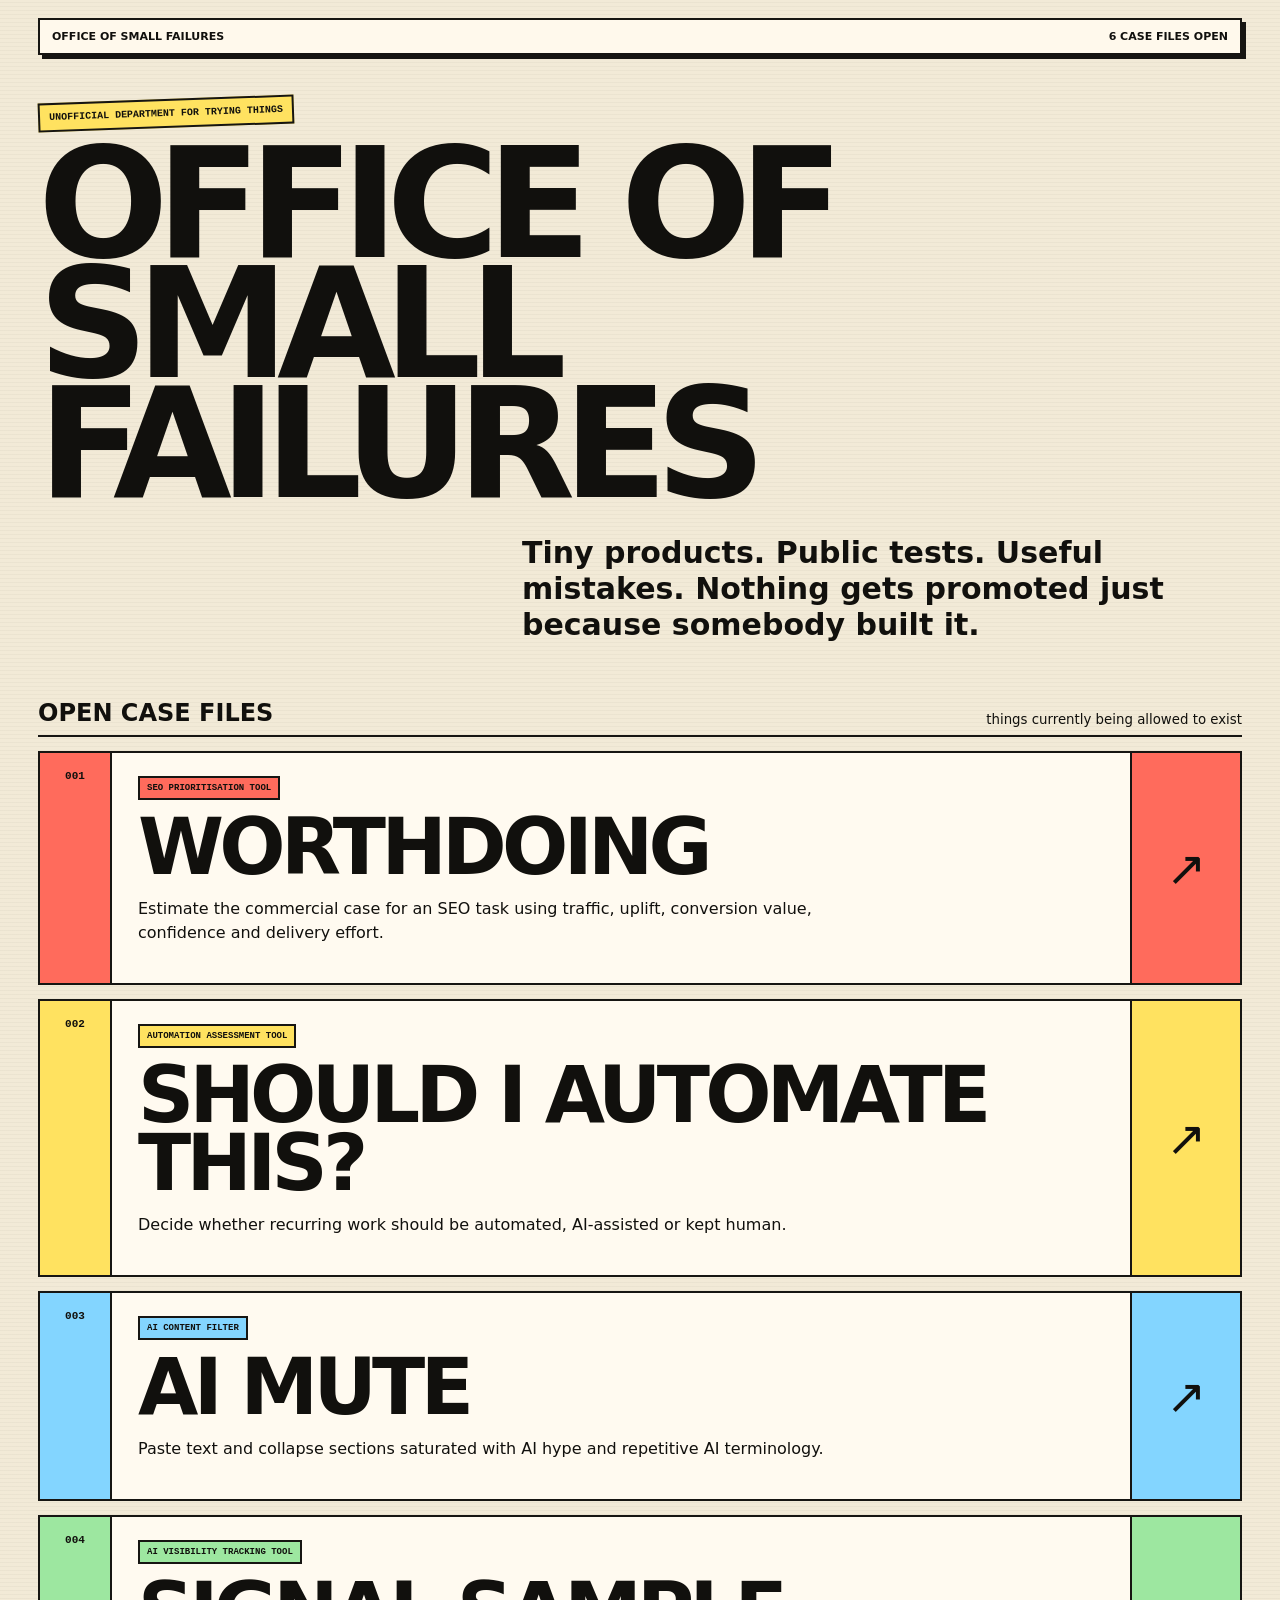
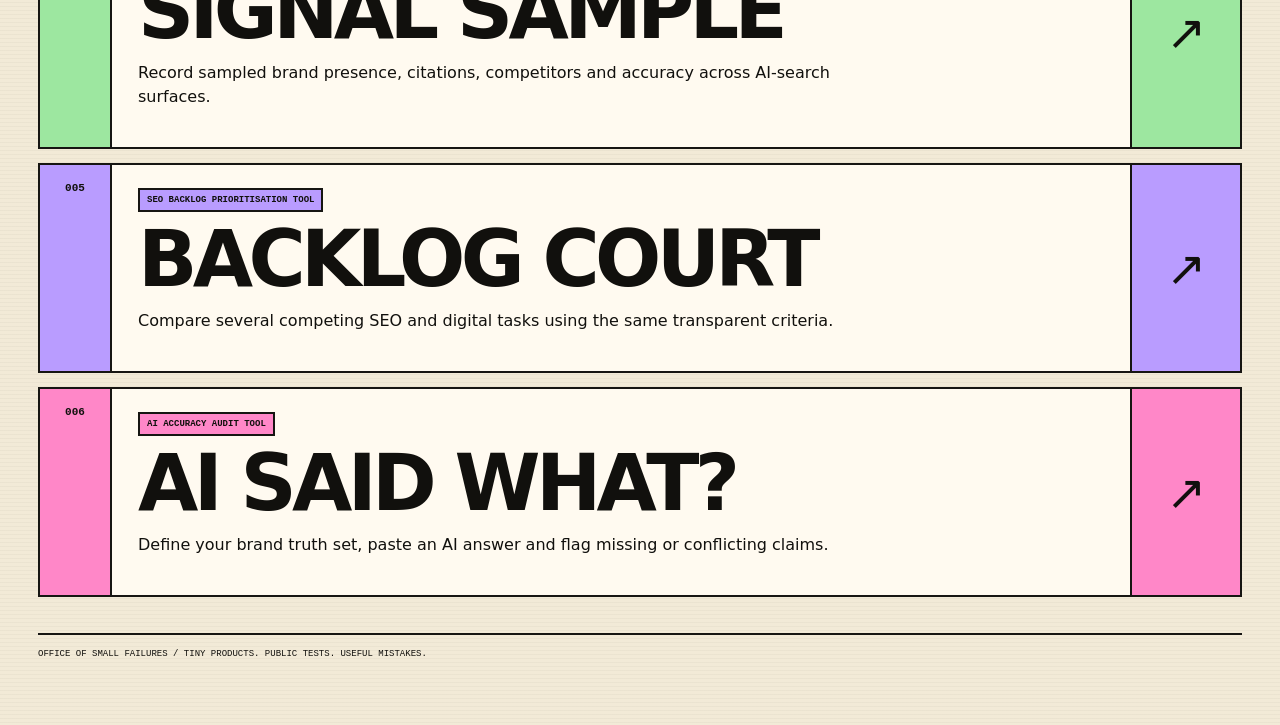
==== index.html @ 268fbec9 "Launch AI Said What and optimise all tools for SEO and AI discovery" ====
<!doctype html><html lang="en"><head><meta charset="utf-8"><meta name="viewport" content="width=device-width,initial-scale=1"><title>Office of Small Failures — Free SEO, AI & Automation Tools</title><meta name="description" content="Free browser-based SEO, AI visibility, AI accuracy and automation tools. Public experiments including WorthDoing, Signal Sample, Backlog Court and AI Said What?"><meta name="robots" content="index,follow,max-image-preview:large,max-snippet:-1"><link rel="canonical" href="https://officeofsmallfailures.com/"><link rel="icon" href="/favicon.svg" type="image/svg+xml"><meta property="og:title" content="Office of Small Failures — Free SEO, AI & Automation Tools"><meta property="og:description" content="Small, free browser-based tools for SEO prioritisation, AI visibility, AI accuracy and automation decisions."><meta property="og:url" content="https://officeofsmallfailures.com/"><script async src="https://www.googletagmanager.com/gtag/js?id=G-NYF5KW1DQC"></script><script>window.dataLayer=window.dataLayer||[];function gtag(){dataLayer.push(arguments)}gtag('js',new Date());gtag('config','G-NYF5KW1DQC');</script><script type="application/ld+json">{"@context":"https://schema.org","@graph":[{"@type":"WebSite","name":"Office of Small Failures","url":"https://officeofsmallfailures.com/","description":"Free browser-based SEO, AI and automation tools tested in public."},{"@type":"ItemList","name":"Office of Small Failures tools","itemListElement":[{"@type":"ListItem","position":1,"name":"WorthDoing","url":"https://officeofsmallfailures.com/worthdoing/"},{"@type":"ListItem","position":2,"name":"Should I Automate This?","url":"https://officeofsmallfailures.com/should-i-automate-this/"},{"@type":"ListItem","position":3,"name":"AI Mute","url":"https://officeofsmallfailures.com/make-the-internet-shut-up-about-ai/"},{"@type":"ListItem","position":4,"name":"Signal Sample","url":"https://officeofsmallfailures.com/signal-sample/"},{"@type":"ListItem","position":5,"name":"Backlog Court","url":"https://officeofsmallfailures.com/backlog-court/"},{"@type":"ListItem","position":6,"name":"AI Said What?","url":"https://officeofsmallfailures.com/ai-said-what/"}]}]}</script><style>:root{--ink:#11100d;--paper:#f2ead7;--red:#ff6b5c;--yellow:#ffe260;--blue:#83d5ff;--green:#9de7a0;--violet:#b99cff;--pink:#ff87c8;--line:#161512}*{box-sizing:border-box}body{margin:0;color:var(--ink);background:repeating-linear-gradient(0deg,rgba(17,16,13,.03) 0,rgba(17,16,13,.03) 1px,transparent 1px,transparent 4px),var(--paper);font-family:Inter,ui-sans-serif,system-ui,sans-serif}a{color:inherit}.page{max-width:1240px;margin:auto;padding:18px 18px 70px}.top{border:2px solid var(--line);display:flex;justify-content:space-between;gap:12px;padding:10px 12px;background:#fff9ec;box-shadow:4px 4px 0 var(--line);font-size:11px;text-transform:uppercase;font-weight:900}.hero{position:relative;padding:44px 0 34px}.stamp{display:inline-block;border:2px solid var(--line);background:var(--yellow);padding:7px 9px;font:900 10px monospace;text-transform:uppercase;transform:rotate(-2deg)}h1{margin:16px 0 0;font-size:clamp(68px,12vw,160px);line-height:.78;letter-spacing:-.08em;text-transform:uppercase}.hero p{max-width:720px;margin:32px 0 0 auto;font-size:clamp(20px,2.5vw,30px);line-height:1.2;font-weight:800}.section-head{display:flex;justify-content:space-between;gap:16px;align-items:flex-end;border-bottom:2px solid var(--line);padding-bottom:8px;margin:22px 0 14px}.section-head h2{margin:0;text-transform:uppercase}.cards{display:grid;gap:14px}.card{display:grid;grid-template-columns:72px 1fr 110px;border:2px solid var(--line);background:#fffaf0;text-decoration:none;min-height:205px;transition:.15s}.card:hover{transform:translate(-3px,-3px);box-shadow:7px 7px 0 var(--line)}.index{border-right:2px solid var(--line);padding-top:17px;text-align:center;font:900 11px monospace}.main{padding:22px 26px}.label{display:inline-block;border:2px solid var(--line);padding:5px 7px;font:900 9px monospace;text-transform:uppercase;margin-bottom:14px}.main h3{margin:0;font-size:clamp(42px,7vw,78px);line-height:.86;letter-spacing:-.06em;text-transform:uppercase}.main p{max-width:760px;line-height:1.5}.open{border-left:2px solid var(--line);display:grid;place-items:center;font-size:48px}.c1 .index,.c1 .label,.c1 .open{background:var(--red)}.c2 .index,.c2 .label,.c2 .open{background:var(--yellow)}.c3 .index,.c3 .label,.c3 .open{background:var(--blue)}.c4 .index,.c4 .label,.c4 .open{background:var(--green)}.c5 .index,.c5 .label,.c5 .open{background:var(--violet)}.c6 .index,.c6 .label,.c6 .open{background:var(--pink)}.footer{margin-top:36px;border-top:2px solid var(--line);padding-top:12px;font:9px/1.6 monospace;text-transform:uppercase}@media(max-width:700px){.page{padding:12px}.card{grid-template-columns:48px 1fr}.open{display:none}.main{padding:18px}.main h3{font-size:44px}.top{font-size:9px}h1{font-size:65px}.hero p{margin-left:0}}</style></head><body><div class="page"><header class="top"><span>Office of Small Failures</span><span>6 case files open</span></header><main><section class="hero"><span class="stamp">Unofficial department for trying things</span><h1>Office of Small Failures</h1><p>Tiny products. Public tests. Useful mistakes. Nothing gets promoted just because somebody built it.</p></section><div class="section-head"><h2>Open case files</h2><small>things currently being allowed to exist</small></div><section class="cards"><a class="card c1" href="/worthdoing/"><div class="index">001</div><div class="main"><div class="label">SEO prioritisation tool</div><h3>WorthDoing</h3><p>Estimate the commercial case for an SEO task using traffic, uplift, conversion value, confidence and delivery effort.</p></div><div class="open">↗</div></a><a class="card c2" href="/should-i-automate-this/"><div class="index">002</div><div class="main"><div class="label">Automation assessment tool</div><h3>Should I Automate This?</h3><p>Decide whether recurring work should be automated, AI-assisted or kept human.</p></div><div class="open">↗</div></a><a class="card c3" href="/make-the-internet-shut-up-about-ai/"><div class="index">003</div><div class="main"><div class="label">AI content filter</div><h3>AI Mute</h3><p>Paste text and collapse sections saturated with AI hype and repetitive AI terminology.</p></div><div class="open">↗</div></a><a class="card c4" href="/signal-sample/"><div class="index">004</div><div class="main"><div class="label">AI visibility tracking tool</div><h3>Signal Sample</h3><p>Record sampled brand presence, citations, competitors and accuracy across AI-search surfaces.</p></div><div class="open">↗</div></a><a class="card c5" href="/backlog-court/"><div class="index">005</div><div class="main"><div class="label">SEO backlog prioritisation tool</div><h3>Backlog Court</h3><p>Compare several competing SEO and digital tasks using the same transparent criteria.</p></div><div class="open">↗</div></a><a class="card c6" href="/ai-said-what/"><div class="index">006</div><div class="main"><div class="label">AI accuracy audit tool</div><h3>AI Said What?</h3><p>Define your brand truth set, paste an AI answer and flag missing or conflicting claims.</p></div><div class="open">↗</div></a></section><footer class="footer">Office of Small Failures / Tiny products. Public tests. Useful mistakes.</footer></main></div></body></html>
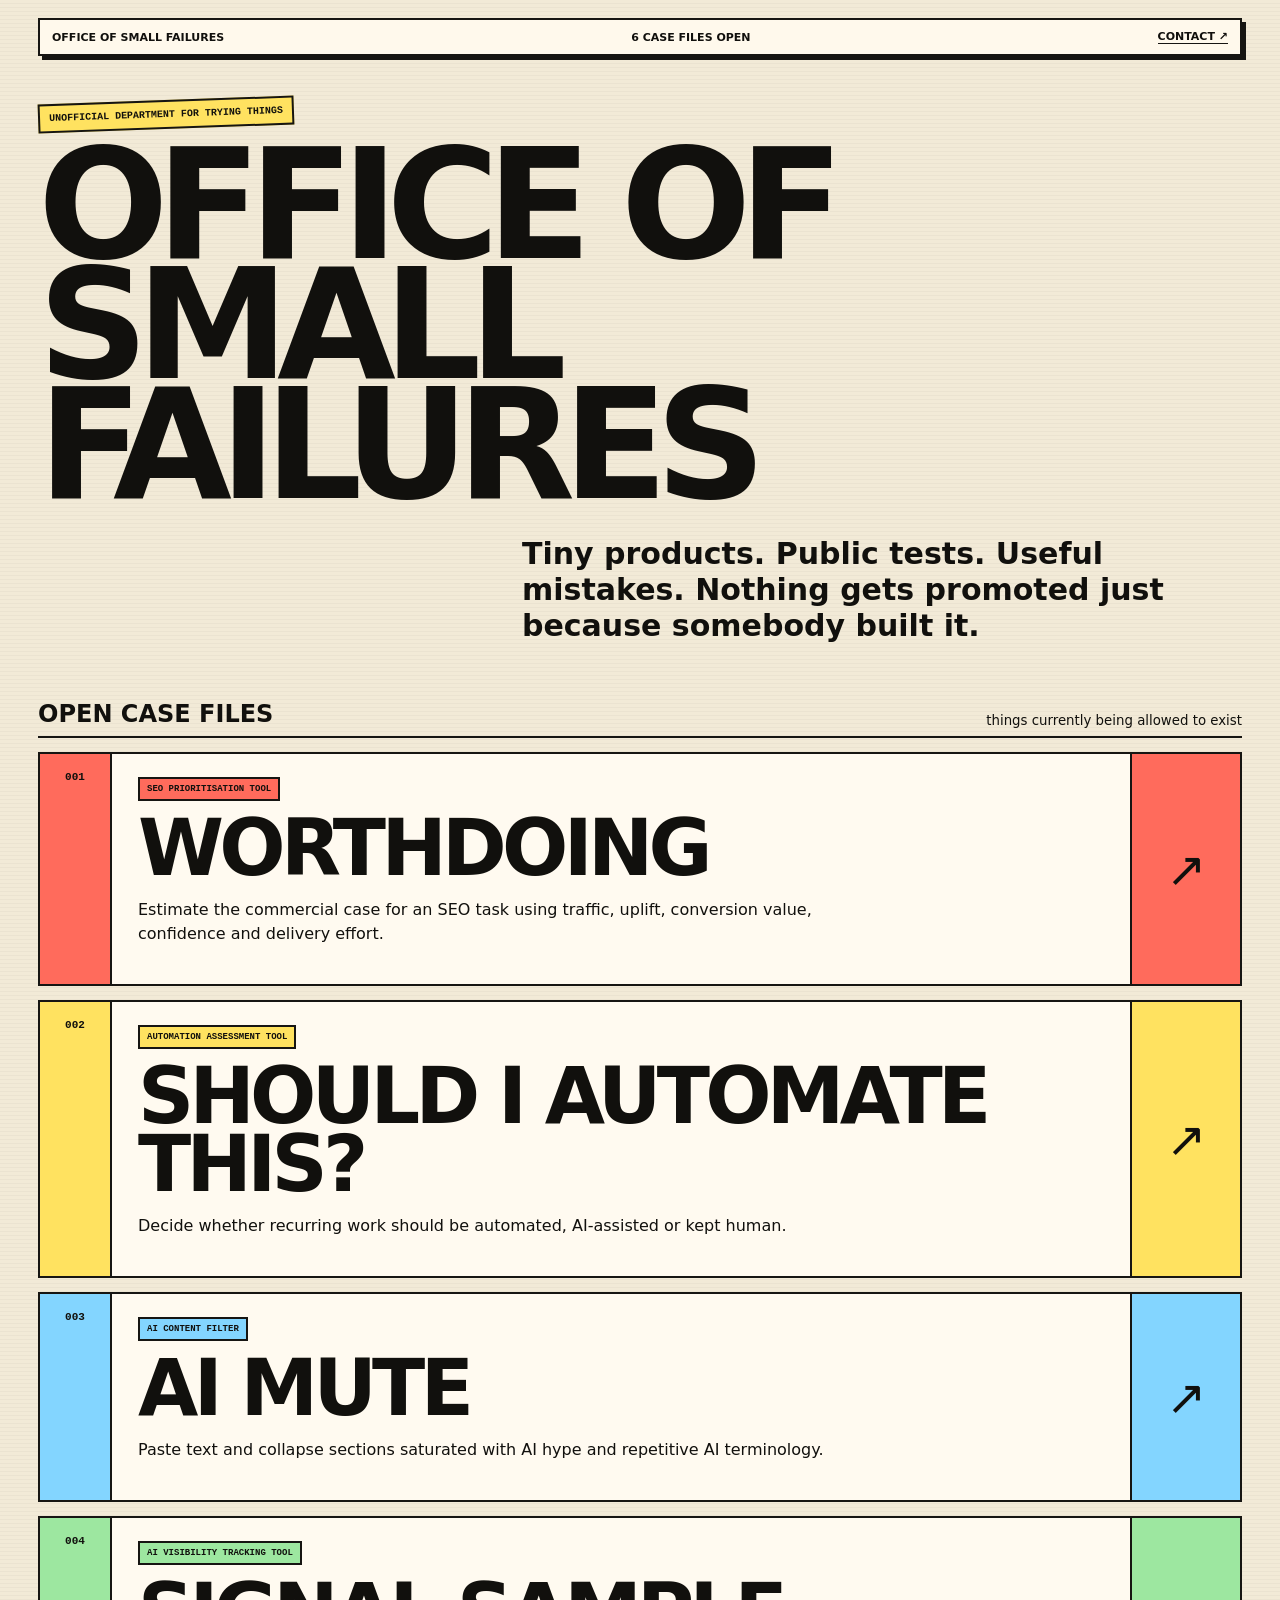
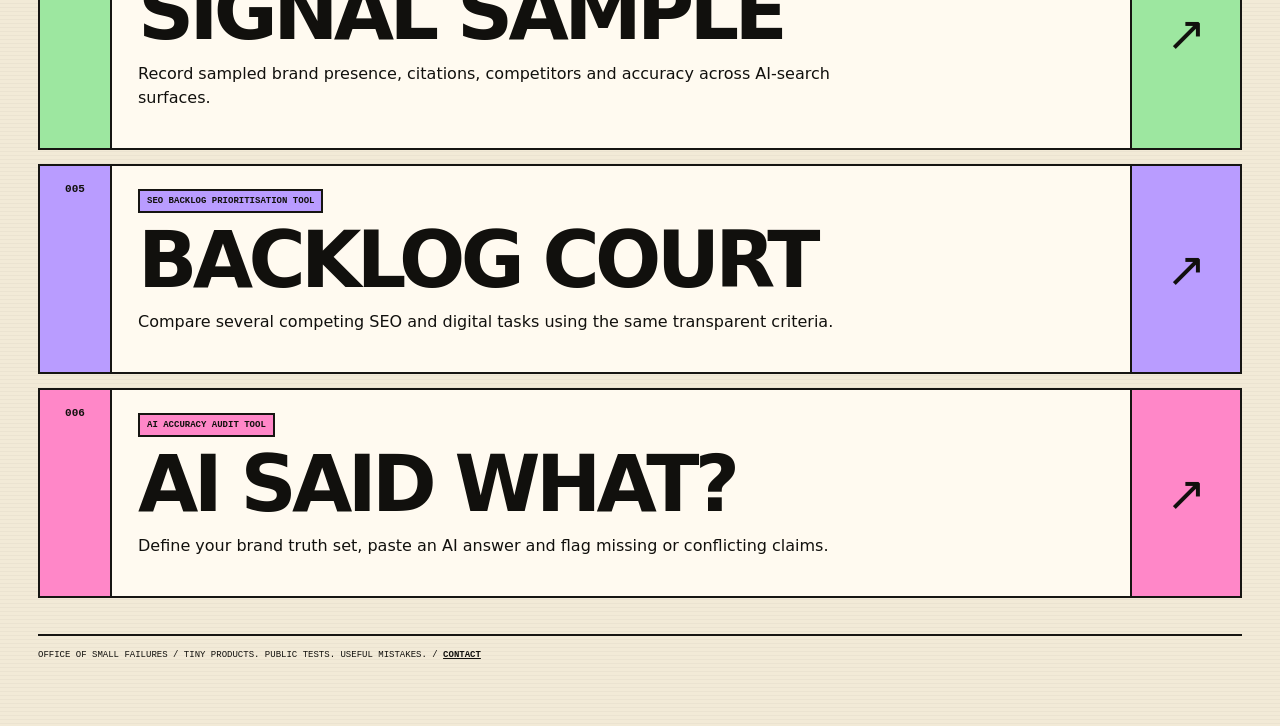
==== commit 8ce716a6: "Link homepage to contact page" ====
--- a/index.html
+++ b/index.html
@@ -1 +1 @@
-<!doctype html><html lang="en"><head><meta charset="utf-8"><meta name="viewport" content="width=device-width,initial-scale=1"><title>Office of Small Failures — Free SEO, AI & Automation Tools</title><meta name="description" content="Free browser-based SEO, AI visibility, AI accuracy and automation tools. Public experiments including WorthDoing, Signal Sample, Backlog Court and AI Said What?"><meta name="robots" content="index,follow,max-image-preview:large,max-snippet:-1"><link rel="canonical" href="https://officeofsmallfailures.com/"><link rel="icon" href="/favicon.svg" type="image/svg+xml"><meta property="og:title" content="Office of Small Failures — Free SEO, AI & Automation Tools"><meta property="og:description" content="Small, free browser-based tools for SEO prioritisation, AI visibility, AI accuracy and automation decisions."><meta property="og:url" content="https://officeofsmallfailures.com/"><script async src="https://www.googletagmanager.com/gtag/js?id=G-NYF5KW1DQC"></script><script>window.dataLayer=window.dataLayer||[];function gtag(){dataLayer.push(arguments)}gtag('js',new Date());gtag('config','G-NYF5KW1DQC');</script><script type="application/ld+json">{"@context":"https://schema.org","@graph":[{"@type":"WebSite","name":"Office of Small Failures","url":"https://officeofsmallfailures.com/","description":"Free browser-based SEO, AI and automation tools tested in public."},{"@type":"ItemList","name":"Office of Small Failures tools","itemListElement":[{"@type":"ListItem","position":1,"name":"WorthDoing","url":"https://officeofsmallfailures.com/worthdoing/"},{"@type":"ListItem","position":2,"name":"Should I Automate This?","url":"https://officeofsmallfailures.com/should-i-automate-this/"},{"@type":"ListItem","position":3,"name":"AI Mute","url":"https://officeofsmallfailures.com/make-the-internet-shut-up-about-ai/"},{"@type":"ListItem","position":4,"name":"Signal Sample","url":"https://officeofsmallfailures.com/signal-sample/"},{"@type":"ListItem","position":5,"name":"Backlog Court","url":"https://officeofsmallfailures.com/backlog-court/"},{"@type":"ListItem","position":6,"name":"AI Said What?","url":"https://officeofsmallfailures.com/ai-said-what/"}]}]}</script><style>:root{--ink:#11100d;--paper:#f2ead7;--red:#ff6b5c;--yellow:#ffe260;--blue:#83d5ff;--green:#9de7a0;--violet:#b99cff;--pink:#ff87c8;--line:#161512}*{box-sizing:border-box}body{margin:0;color:var(--ink);background:repeating-linear-gradient(0deg,rgba(17,16,13,.03) 0,rgba(17,16,13,.03) 1px,transparent 1px,transparent 4px),var(--paper);font-family:Inter,ui-sans-serif,system-ui,sans-serif}a{color:inherit}.page{max-width:1240px;margin:auto;padding:18px 18px 70px}.top{border:2px solid var(--line);display:flex;justify-content:space-between;gap:12px;padding:10px 12px;background:#fff9ec;box-shadow:4px 4px 0 var(--line);font-size:11px;text-transform:uppercase;font-weight:900}.hero{position:relative;padding:44px 0 34px}.stamp{display:inline-block;border:2px solid var(--line);background:var(--yellow);padding:7px 9px;font:900 10px monospace;text-transform:uppercase;transform:rotate(-2deg)}h1{margin:16px 0 0;font-size:clamp(68px,12vw,160px);line-height:.78;letter-spacing:-.08em;text-transform:uppercase}.hero p{max-width:720px;margin:32px 0 0 auto;font-size:clamp(20px,2.5vw,30px);line-height:1.2;font-weight:800}.section-head{display:flex;justify-content:space-between;gap:16px;align-items:flex-end;border-bottom:2px solid var(--line);padding-bottom:8px;margin:22px 0 14px}.section-head h2{margin:0;text-transform:uppercase}.cards{display:grid;gap:14px}.card{display:grid;grid-template-columns:72px 1fr 110px;border:2px solid var(--line);background:#fffaf0;text-decoration:none;min-height:205px;transition:.15s}.card:hover{transform:translate(-3px,-3px);box-shadow:7px 7px 0 var(--line)}.index{border-right:2px solid var(--line);padding-top:17px;text-align:center;font:900 11px monospace}.main{padding:22px 26px}.label{display:inline-block;border:2px solid var(--line);padding:5px 7px;font:900 9px monospace;text-transform:uppercase;margin-bottom:14px}.main h3{margin:0;font-size:clamp(42px,7vw,78px);line-height:.86;letter-spacing:-.06em;text-transform:uppercase}.main p{max-width:760px;line-height:1.5}.open{border-left:2px solid var(--line);display:grid;place-items:center;font-size:48px}.c1 .index,.c1 .label,.c1 .open{background:var(--red)}.c2 .index,.c2 .label,.c2 .open{background:var(--yellow)}.c3 .index,.c3 .label,.c3 .open{background:var(--blue)}.c4 .index,.c4 .label,.c4 .open{background:var(--green)}.c5 .index,.c5 .label,.c5 .open{background:var(--violet)}.c6 .index,.c6 .label,.c6 .open{background:var(--pink)}.footer{margin-top:36px;border-top:2px solid var(--line);padding-top:12px;font:9px/1.6 monospace;text-transform:uppercase}@media(max-width:700px){.page{padding:12px}.card{grid-template-columns:48px 1fr}.open{display:none}.main{padding:18px}.main h3{font-size:44px}.top{font-size:9px}h1{font-size:65px}.hero p{margin-left:0}}</style></head><body><div class="page"><header class="top"><span>Office of Small Failures</span><span>6 case files open</span></header><main><section class="hero"><span class="stamp">Unofficial department for trying things</span><h1>Office of Small Failures</h1><p>Tiny products. Public tests. Useful mistakes. Nothing gets promoted just because somebody built it.</p></section><div class="section-head"><h2>Open case files</h2><small>things currently being allowed to exist</small></div><section class="cards"><a class="card c1" href="/worthdoing/"><div class="index">001</div><div class="main"><div class="label">SEO prioritisation tool</div><h3>WorthDoing</h3><p>Estimate the commercial case for an SEO task using traffic, uplift, conversion value, confidence and delivery effort.</p></div><div class="open">↗</div></a><a class="card c2" href="/should-i-automate-this/"><div class="index">002</div><div class="main"><div class="label">Automation assessment tool</div><h3>Should I Automate This?</h3><p>Decide whether recurring work should be automated, AI-assisted or kept human.</p></div><div class="open">↗</div></a><a class="card c3" href="/make-the-internet-shut-up-about-ai/"><div class="index">003</div><div class="main"><div class="label">AI content filter</div><h3>AI Mute</h3><p>Paste text and collapse sections saturated with AI hype and repetitive AI terminology.</p></div><div class="open">↗</div></a><a class="card c4" href="/signal-sample/"><div class="index">004</div><div class="main"><div class="label">AI visibility tracking tool</div><h3>Signal Sample</h3><p>Record sampled brand presence, citations, competitors and accuracy across AI-search surfaces.</p></div><div class="open">↗</div></a><a class="card c5" href="/backlog-court/"><div class="index">005</div><div class="main"><div class="label">SEO backlog prioritisation tool</div><h3>Backlog Court</h3><p>Compare several competing SEO and digital tasks using the same transparent criteria.</p></div><div class="open">↗</div></a><a class="card c6" href="/ai-said-what/"><div class="index">006</div><div class="main"><div class="label">AI accuracy audit tool</div><h3>AI Said What?</h3><p>Define your brand truth set, paste an AI answer and flag missing or conflicting claims.</p></div><div class="open">↗</div></a></section><footer class="footer">Office of Small Failures / Tiny products. Public tests. Useful mistakes.</footer></main></div></body></html>+<!doctype html><html lang="en"><head><meta charset="utf-8"><meta name="viewport" content="width=device-width,initial-scale=1"><title>Office of Small Failures — Free SEO, AI & Automation Tools</title><meta name="description" content="Free browser-based SEO, AI visibility, AI accuracy and automation tools. Public experiments including WorthDoing, Signal Sample, Backlog Court and AI Said What?"><meta name="robots" content="index,follow,max-image-preview:large,max-snippet:-1"><link rel="canonical" href="https://officeofsmallfailures.com/"><link rel="icon" href="/favicon.svg" type="image/svg+xml"><meta property="og:title" content="Office of Small Failures — Free SEO, AI & Automation Tools"><meta property="og:description" content="Small, free browser-based tools for SEO prioritisation, AI visibility, AI accuracy and automation decisions."><meta property="og:url" content="https://officeofsmallfailures.com/"><script async src="https://www.googletagmanager.com/gtag/js?id=G-NYF5KW1DQC"></script><script>window.dataLayer=window.dataLayer||[];function gtag(){dataLayer.push(arguments)}gtag('js',new Date());gtag('config','G-NYF5KW1DQC');</script><script type="application/ld+json">{"@context":"https://schema.org","@graph":[{"@type":"WebSite","name":"Office of Small Failures","url":"https://officeofsmallfailures.com/","description":"Free browser-based SEO, AI and automation tools tested in public."},{"@type":"ItemList","name":"Office of Small Failures tools","itemListElement":[{"@type":"ListItem","position":1,"name":"WorthDoing","url":"https://officeofsmallfailures.com/worthdoing/"},{"@type":"ListItem","position":2,"name":"Should I Automate This?","url":"https://officeofsmallfailures.com/should-i-automate-this/"},{"@type":"ListItem","position":3,"name":"AI Mute","url":"https://officeofsmallfailures.com/make-the-internet-shut-up-about-ai/"},{"@type":"ListItem","position":4,"name":"Signal Sample","url":"https://officeofsmallfailures.com/signal-sample/"},{"@type":"ListItem","position":5,"name":"Backlog Court","url":"https://officeofsmallfailures.com/backlog-court/"},{"@type":"ListItem","position":6,"name":"AI Said What?","url":"https://officeofsmallfailures.com/ai-said-what/"}]}]}</script><style>:root{--ink:#11100d;--paper:#f2ead7;--red:#ff6b5c;--yellow:#ffe260;--blue:#83d5ff;--green:#9de7a0;--violet:#b99cff;--pink:#ff87c8;--line:#161512}*{box-sizing:border-box}body{margin:0;color:var(--ink);background:repeating-linear-gradient(0deg,rgba(17,16,13,.03) 0,rgba(17,16,13,.03) 1px,transparent 1px,transparent 4px),var(--paper);font-family:Inter,ui-sans-serif,system-ui,sans-serif}a{color:inherit}.page{max-width:1240px;margin:auto;padding:18px 18px 70px}.top{border:2px solid var(--line);display:flex;justify-content:space-between;gap:12px;align-items:center;padding:10px 12px;background:#fff9ec;box-shadow:4px 4px 0 var(--line);font-size:11px;text-transform:uppercase;font-weight:900}.top a{text-decoration:none;border-bottom:1px solid var(--line)}.hero{position:relative;padding:44px 0 34px}.stamp{display:inline-block;border:2px solid var(--line);background:var(--yellow);padding:7px 9px;font:900 10px monospace;text-transform:uppercase;transform:rotate(-2deg)}h1{margin:16px 0 0;font-size:clamp(68px,12vw,160px);line-height:.78;letter-spacing:-.08em;text-transform:uppercase}.hero p{max-width:720px;margin:32px 0 0 auto;font-size:clamp(20px,2.5vw,30px);line-height:1.2;font-weight:800}.section-head{display:flex;justify-content:space-between;gap:16px;align-items:flex-end;border-bottom:2px solid var(--line);padding-bottom:8px;margin:22px 0 14px}.section-head h2{margin:0;text-transform:uppercase}.cards{display:grid;gap:14px}.card{display:grid;grid-template-columns:72px 1fr 110px;border:2px solid var(--line);background:#fffaf0;text-decoration:none;min-height:205px;transition:.15s}.card:hover{transform:translate(-3px,-3px);box-shadow:7px 7px 0 var(--line)}.index{border-right:2px solid var(--line);padding-top:17px;text-align:center;font:900 11px monospace}.main{padding:22px 26px}.label{display:inline-block;border:2px solid var(--line);padding:5px 7px;font:900 9px monospace;text-transform:uppercase;margin-bottom:14px}.main h3{margin:0;font-size:clamp(42px,7vw,78px);line-height:.86;letter-spacing:-.06em;text-transform:uppercase}.main p{max-width:760px;line-height:1.5}.open{border-left:2px solid var(--line);display:grid;place-items:center;font-size:48px}.c1 .index,.c1 .label,.c1 .open{background:var(--red)}.c2 .index,.c2 .label,.c2 .open{background:var(--yellow)}.c3 .index,.c3 .label,.c3 .open{background:var(--blue)}.c4 .index,.c4 .label,.c4 .open{background:var(--green)}.c5 .index,.c5 .label,.c5 .open{background:var(--violet)}.c6 .index,.c6 .label,.c6 .open{background:var(--pink)}.footer{margin-top:36px;border-top:2px solid var(--line);padding-top:12px;font:9px/1.6 monospace;text-transform:uppercase}.footer a{font-weight:900}@media(max-width:700px){.page{padding:12px}.card{grid-template-columns:48px 1fr}.open{display:none}.main{padding:18px}.main h3{font-size:44px}.top{font-size:9px}h1{font-size:65px}.hero p{margin-left:0}}</style></head><body><div class="page"><header class="top"><span>Office of Small Failures</span><span>6 case files open</span><a href="/contact/">Contact ↗</a></header><main><section class="hero"><span class="stamp">Unofficial department for trying things</span><h1>Office of Small Failures</h1><p>Tiny products. Public tests. Useful mistakes. Nothing gets promoted just because somebody built it.</p></section><div class="section-head"><h2>Open case files</h2><small>things currently being allowed to exist</small></div><section class="cards"><a class="card c1" href="/worthdoing/"><div class="index">001</div><div class="main"><div class="label">SEO prioritisation tool</div><h3>WorthDoing</h3><p>Estimate the commercial case for an SEO task using traffic, uplift, conversion value, confidence and delivery effort.</p></div><div class="open">↗</div></a><a class="card c2" href="/should-i-automate-this/"><div class="index">002</div><div class="main"><div class="label">Automation assessment tool</div><h3>Should I Automate This?</h3><p>Decide whether recurring work should be automated, AI-assisted or kept human.</p></div><div class="open">↗</div></a><a class="card c3" href="/make-the-internet-shut-up-about-ai/"><div class="index">003</div><div class="main"><div class="label">AI content filter</div><h3>AI Mute</h3><p>Paste text and collapse sections saturated with AI hype and repetitive AI terminology.</p></div><div class="open">↗</div></a><a class="card c4" href="/signal-sample/"><div class="index">004</div><div class="main"><div class="label">AI visibility tracking tool</div><h3>Signal Sample</h3><p>Record sampled brand presence, citations, competitors and accuracy across AI-search surfaces.</p></div><div class="open">↗</div></a><a class="card c5" href="/backlog-court/"><div class="index">005</div><div class="main"><div class="label">SEO backlog prioritisation tool</div><h3>Backlog Court</h3><p>Compare several competing SEO and digital tasks using the same transparent criteria.</p></div><div class="open">↗</div></a><a class="card c6" href="/ai-said-what/"><div class="index">006</div><div class="main"><div class="label">AI accuracy audit tool</div><h3>AI Said What?</h3><p>Define your brand truth set, paste an AI answer and flag missing or conflicting claims.</p></div><div class="open">↗</div></a></section><footer class="footer">Office of Small Failures / Tiny products. Public tests. Useful mistakes. / <a href="/contact/">Contact</a></footer></main></div></body></html>
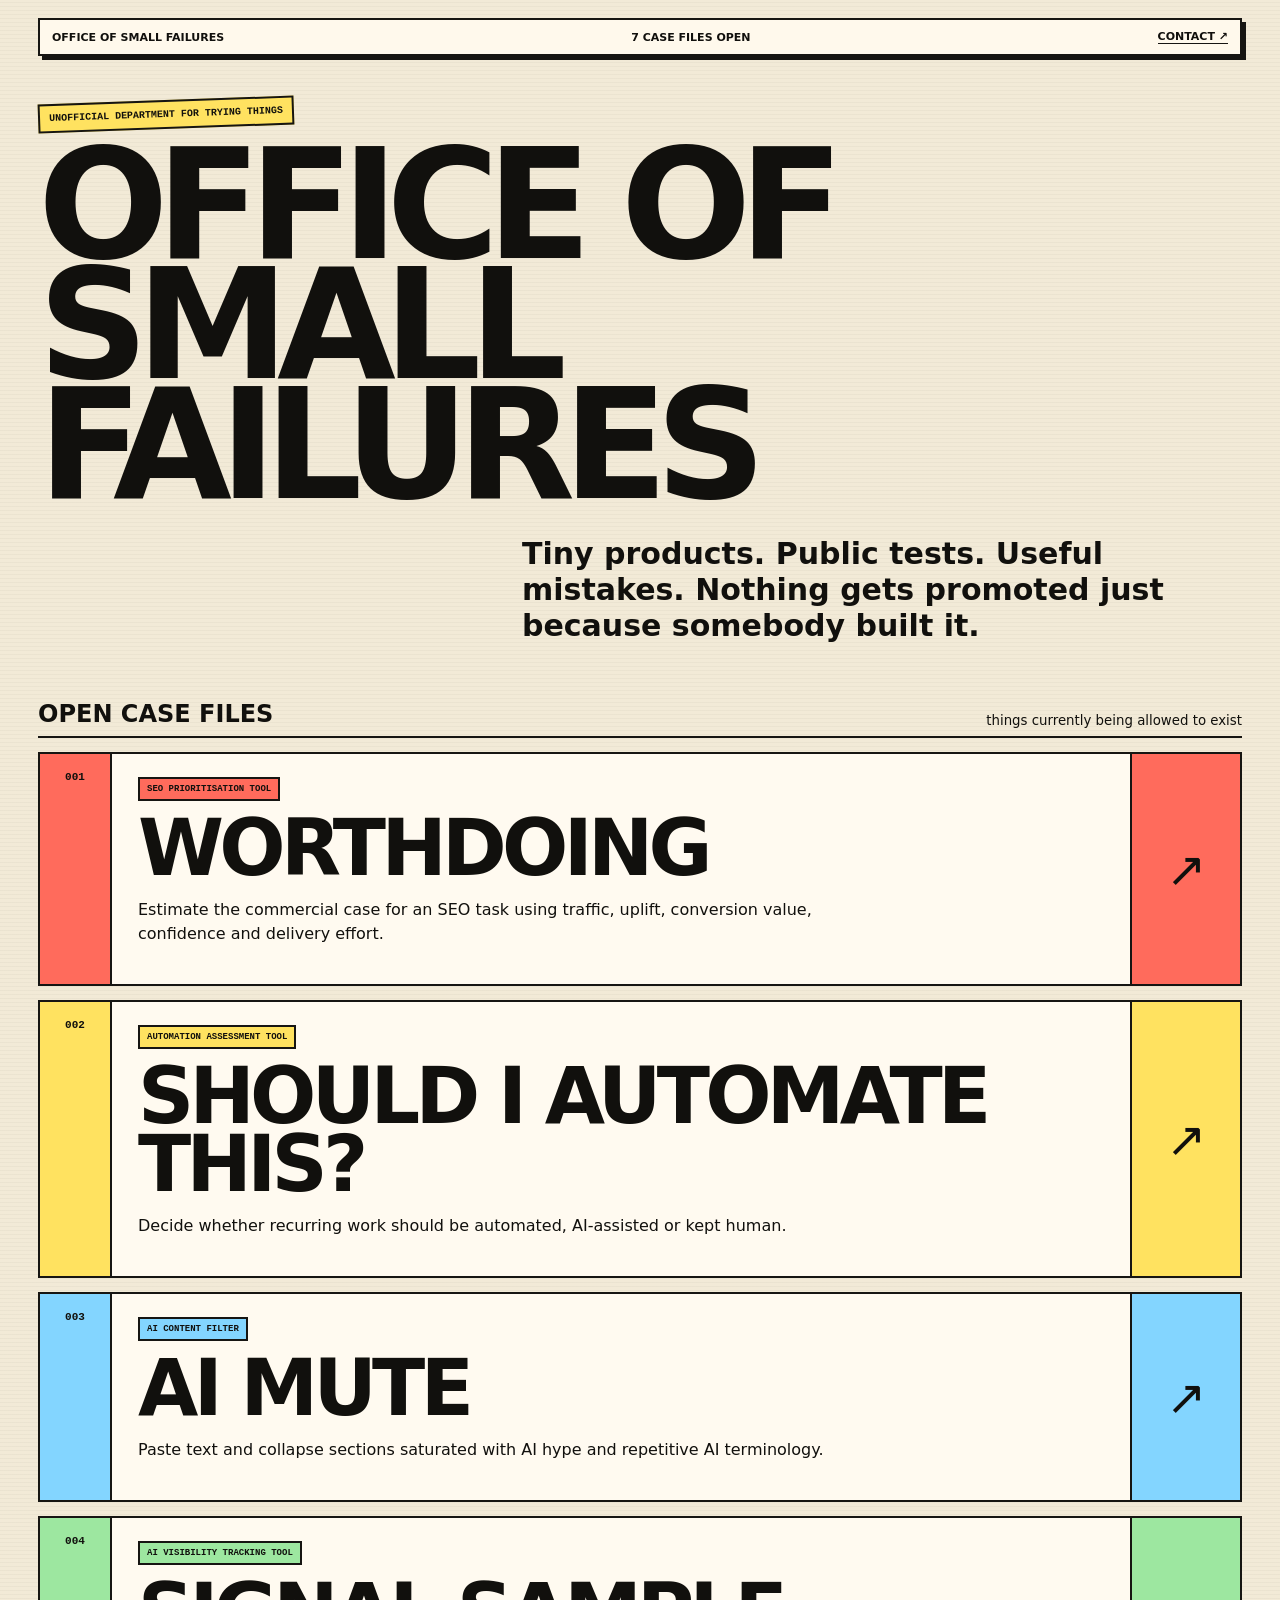
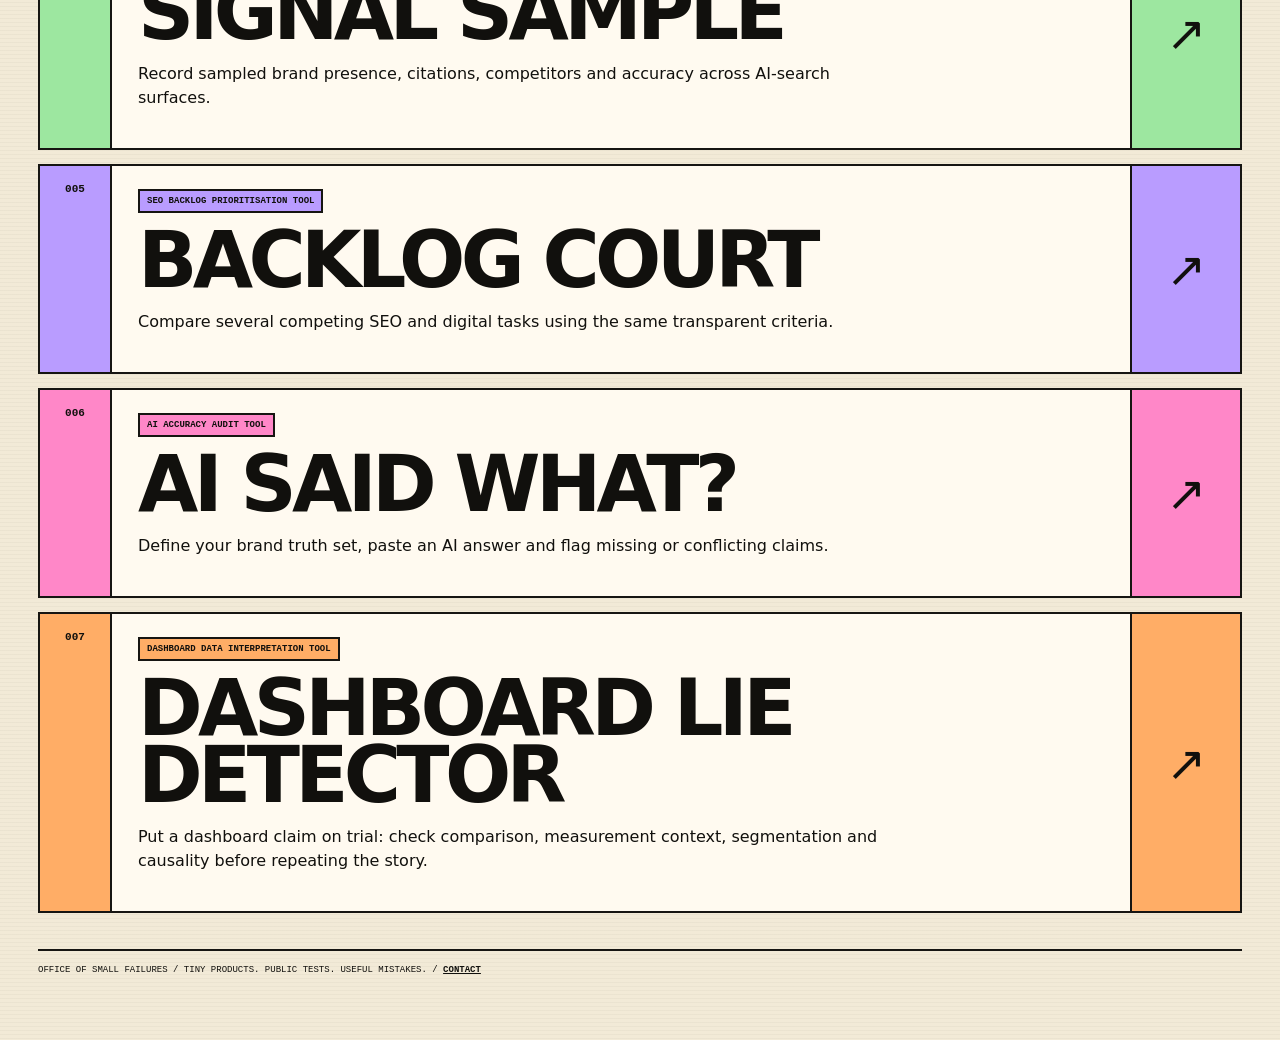
==== commit ea8eb0bc: "Add Dashboard Lie Detector to OSF homepage" ====
--- a/index.html
+++ b/index.html
@@ -1 +1 @@
-<!doctype html><html lang="en"><head><meta charset="utf-8"><meta name="viewport" content="width=device-width,initial-scale=1"><title>Office of Small Failures — Free SEO, AI & Automation Tools</title><meta name="description" content="Free browser-based SEO, AI visibility, AI accuracy and automation tools. Public experiments including WorthDoing, Signal Sample, Backlog Court and AI Said What?"><meta name="robots" content="index,follow,max-image-preview:large,max-snippet:-1"><link rel="canonical" href="https://officeofsmallfailures.com/"><link rel="icon" href="/favicon.svg" type="image/svg+xml"><meta property="og:title" content="Office of Small Failures — Free SEO, AI & Automation Tools"><meta property="og:description" content="Small, free browser-based tools for SEO prioritisation, AI visibility, AI accuracy and automation decisions."><meta property="og:url" content="https://officeofsmallfailures.com/"><script async src="https://www.googletagmanager.com/gtag/js?id=G-NYF5KW1DQC"></script><script>window.dataLayer=window.dataLayer||[];function gtag(){dataLayer.push(arguments)}gtag('js',new Date());gtag('config','G-NYF5KW1DQC');</script><script type="application/ld+json">{"@context":"https://schema.org","@graph":[{"@type":"WebSite","name":"Office of Small Failures","url":"https://officeofsmallfailures.com/","description":"Free browser-based SEO, AI and automation tools tested in public."},{"@type":"ItemList","name":"Office of Small Failures tools","itemListElement":[{"@type":"ListItem","position":1,"name":"WorthDoing","url":"https://officeofsmallfailures.com/worthdoing/"},{"@type":"ListItem","position":2,"name":"Should I Automate This?","url":"https://officeofsmallfailures.com/should-i-automate-this/"},{"@type":"ListItem","position":3,"name":"AI Mute","url":"https://officeofsmallfailures.com/make-the-internet-shut-up-about-ai/"},{"@type":"ListItem","position":4,"name":"Signal Sample","url":"https://officeofsmallfailures.com/signal-sample/"},{"@type":"ListItem","position":5,"name":"Backlog Court","url":"https://officeofsmallfailures.com/backlog-court/"},{"@type":"ListItem","position":6,"name":"AI Said What?","url":"https://officeofsmallfailures.com/ai-said-what/"}]}]}</script><style>:root{--ink:#11100d;--paper:#f2ead7;--red:#ff6b5c;--yellow:#ffe260;--blue:#83d5ff;--green:#9de7a0;--violet:#b99cff;--pink:#ff87c8;--line:#161512}*{box-sizing:border-box}body{margin:0;color:var(--ink);background:repeating-linear-gradient(0deg,rgba(17,16,13,.03) 0,rgba(17,16,13,.03) 1px,transparent 1px,transparent 4px),var(--paper);font-family:Inter,ui-sans-serif,system-ui,sans-serif}a{color:inherit}.page{max-width:1240px;margin:auto;padding:18px 18px 70px}.top{border:2px solid var(--line);display:flex;justify-content:space-between;gap:12px;align-items:center;padding:10px 12px;background:#fff9ec;box-shadow:4px 4px 0 var(--line);font-size:11px;text-transform:uppercase;font-weight:900}.top a{text-decoration:none;border-bottom:1px solid var(--line)}.hero{position:relative;padding:44px 0 34px}.stamp{display:inline-block;border:2px solid var(--line);background:var(--yellow);padding:7px 9px;font:900 10px monospace;text-transform:uppercase;transform:rotate(-2deg)}h1{margin:16px 0 0;font-size:clamp(68px,12vw,160px);line-height:.78;letter-spacing:-.08em;text-transform:uppercase}.hero p{max-width:720px;margin:32px 0 0 auto;font-size:clamp(20px,2.5vw,30px);line-height:1.2;font-weight:800}.section-head{display:flex;justify-content:space-between;gap:16px;align-items:flex-end;border-bottom:2px solid var(--line);padding-bottom:8px;margin:22px 0 14px}.section-head h2{margin:0;text-transform:uppercase}.cards{display:grid;gap:14px}.card{display:grid;grid-template-columns:72px 1fr 110px;border:2px solid var(--line);background:#fffaf0;text-decoration:none;min-height:205px;transition:.15s}.card:hover{transform:translate(-3px,-3px);box-shadow:7px 7px 0 var(--line)}.index{border-right:2px solid var(--line);padding-top:17px;text-align:center;font:900 11px monospace}.main{padding:22px 26px}.label{display:inline-block;border:2px solid var(--line);padding:5px 7px;font:900 9px monospace;text-transform:uppercase;margin-bottom:14px}.main h3{margin:0;font-size:clamp(42px,7vw,78px);line-height:.86;letter-spacing:-.06em;text-transform:uppercase}.main p{max-width:760px;line-height:1.5}.open{border-left:2px solid var(--line);display:grid;place-items:center;font-size:48px}.c1 .index,.c1 .label,.c1 .open{background:var(--red)}.c2 .index,.c2 .label,.c2 .open{background:var(--yellow)}.c3 .index,.c3 .label,.c3 .open{background:var(--blue)}.c4 .index,.c4 .label,.c4 .open{background:var(--green)}.c5 .index,.c5 .label,.c5 .open{background:var(--violet)}.c6 .index,.c6 .label,.c6 .open{background:var(--pink)}.footer{margin-top:36px;border-top:2px solid var(--line);padding-top:12px;font:9px/1.6 monospace;text-transform:uppercase}.footer a{font-weight:900}@media(max-width:700px){.page{padding:12px}.card{grid-template-columns:48px 1fr}.open{display:none}.main{padding:18px}.main h3{font-size:44px}.top{font-size:9px}h1{font-size:65px}.hero p{margin-left:0}}</style></head><body><div class="page"><header class="top"><span>Office of Small Failures</span><span>6 case files open</span><a href="/contact/">Contact ↗</a></header><main><section class="hero"><span class="stamp">Unofficial department for trying things</span><h1>Office of Small Failures</h1><p>Tiny products. Public tests. Useful mistakes. Nothing gets promoted just because somebody built it.</p></section><div class="section-head"><h2>Open case files</h2><small>things currently being allowed to exist</small></div><section class="cards"><a class="card c1" href="/worthdoing/"><div class="index">001</div><div class="main"><div class="label">SEO prioritisation tool</div><h3>WorthDoing</h3><p>Estimate the commercial case for an SEO task using traffic, uplift, conversion value, confidence and delivery effort.</p></div><div class="open">↗</div></a><a class="card c2" href="/should-i-automate-this/"><div class="index">002</div><div class="main"><div class="label">Automation assessment tool</div><h3>Should I Automate This?</h3><p>Decide whether recurring work should be automated, AI-assisted or kept human.</p></div><div class="open">↗</div></a><a class="card c3" href="/make-the-internet-shut-up-about-ai/"><div class="index">003</div><div class="main"><div class="label">AI content filter</div><h3>AI Mute</h3><p>Paste text and collapse sections saturated with AI hype and repetitive AI terminology.</p></div><div class="open">↗</div></a><a class="card c4" href="/signal-sample/"><div class="index">004</div><div class="main"><div class="label">AI visibility tracking tool</div><h3>Signal Sample</h3><p>Record sampled brand presence, citations, competitors and accuracy across AI-search surfaces.</p></div><div class="open">↗</div></a><a class="card c5" href="/backlog-court/"><div class="index">005</div><div class="main"><div class="label">SEO backlog prioritisation tool</div><h3>Backlog Court</h3><p>Compare several competing SEO and digital tasks using the same transparent criteria.</p></div><div class="open">↗</div></a><a class="card c6" href="/ai-said-what/"><div class="index">006</div><div class="main"><div class="label">AI accuracy audit tool</div><h3>AI Said What?</h3><p>Define your brand truth set, paste an AI answer and flag missing or conflicting claims.</p></div><div class="open">↗</div></a></section><footer class="footer">Office of Small Failures / Tiny products. Public tests. Useful mistakes. / <a href="/contact/">Contact</a></footer></main></div></body></html>+<!doctype html><html lang="en"><head><meta charset="utf-8"><meta name="viewport" content="width=device-width,initial-scale=1"><title>Office of Small Failures — Free SEO, AI & Automation Tools</title><meta name="description" content="Free browser-based SEO, AI, automation and data interpretation tools. Public experiments including WorthDoing, Signal Sample, Backlog Court, AI Said What? and Dashboard Lie Detector."><meta name="robots" content="index,follow,max-image-preview:large,max-snippet:-1"><link rel="canonical" href="https://officeofsmallfailures.com/"><link rel="icon" href="/favicon.svg" type="image/svg+xml"><meta property="og:title" content="Office of Small Failures — Free SEO, AI & Automation Tools"><meta property="og:description" content="Small, free browser-based tools for awkward digital decisions."><meta property="og:url" content="https://officeofsmallfailures.com/"><script async src="https://www.googletagmanager.com/gtag/js?id=G-NYF5KW1DQC"></script><script>window.dataLayer=window.dataLayer||[];function gtag(){dataLayer.push(arguments)}gtag('js',new Date());gtag('config','G-NYF5KW1DQC');</script><script type="application/ld+json">{"@context":"https://schema.org","@graph":[{"@type":"WebSite","name":"Office of Small Failures","url":"https://officeofsmallfailures.com/","description":"Free browser-based SEO, AI, automation and digital decision tools tested in public."},{"@type":"ItemList","name":"Office of Small Failures tools","itemListElement":[{"@type":"ListItem","position":1,"name":"WorthDoing","url":"https://officeofsmallfailures.com/worthdoing/"},{"@type":"ListItem","position":2,"name":"Should I Automate This?","url":"https://officeofsmallfailures.com/should-i-automate-this/"},{"@type":"ListItem","position":3,"name":"AI Mute","url":"https://officeofsmallfailures.com/make-the-internet-shut-up-about-ai/"},{"@type":"ListItem","position":4,"name":"Signal Sample","url":"https://officeofsmallfailures.com/signal-sample/"},{"@type":"ListItem","position":5,"name":"Backlog Court","url":"https://officeofsmallfailures.com/backlog-court/"},{"@type":"ListItem","position":6,"name":"AI Said What?","url":"https://officeofsmallfailures.com/ai-said-what/"},{"@type":"ListItem","position":7,"name":"Dashboard Lie Detector","url":"https://officeofsmallfailures.com/dashboard-lie-detector/"}]}]}</script><style>:root{--ink:#11100d;--paper:#f2ead7;--red:#ff6b5c;--yellow:#ffe260;--blue:#83d5ff;--green:#9de7a0;--violet:#b99cff;--pink:#ff87c8;--orange:#ffad66;--line:#161512}*{box-sizing:border-box}body{margin:0;color:var(--ink);background:repeating-linear-gradient(0deg,rgba(17,16,13,.03) 0,rgba(17,16,13,.03) 1px,transparent 1px,transparent 4px),var(--paper);font-family:Inter,ui-sans-serif,system-ui,sans-serif}a{color:inherit}.page{max-width:1240px;margin:auto;padding:18px 18px 70px}.top{border:2px solid var(--line);display:flex;justify-content:space-between;gap:12px;align-items:center;padding:10px 12px;background:#fff9ec;box-shadow:4px 4px 0 var(--line);font-size:11px;text-transform:uppercase;font-weight:900}.top a{text-decoration:none;border-bottom:1px solid var(--line)}.hero{position:relative;padding:44px 0 34px}.stamp{display:inline-block;border:2px solid var(--line);background:var(--yellow);padding:7px 9px;font:900 10px monospace;text-transform:uppercase;transform:rotate(-2deg)}h1{margin:16px 0 0;font-size:clamp(68px,12vw,160px);line-height:.78;letter-spacing:-.08em;text-transform:uppercase}.hero p{max-width:720px;margin:32px 0 0 auto;font-size:clamp(20px,2.5vw,30px);line-height:1.2;font-weight:800}.section-head{display:flex;justify-content:space-between;gap:16px;align-items:flex-end;border-bottom:2px solid var(--line);padding-bottom:8px;margin:22px 0 14px}.section-head h2{margin:0;text-transform:uppercase}.cards{display:grid;gap:14px}.card{display:grid;grid-template-columns:72px 1fr 110px;border:2px solid var(--line);background:#fffaf0;text-decoration:none;min-height:205px;transition:.15s}.card:hover{transform:translate(-3px,-3px);box-shadow:7px 7px 0 var(--line)}.index{border-right:2px solid var(--line);padding-top:17px;text-align:center;font:900 11px monospace}.main{padding:22px 26px}.label{display:inline-block;border:2px solid var(--line);padding:5px 7px;font:900 9px monospace;text-transform:uppercase;margin-bottom:14px}.main h3{margin:0;font-size:clamp(42px,7vw,78px);line-height:.86;letter-spacing:-.06em;text-transform:uppercase}.main p{max-width:760px;line-height:1.5}.open{border-left:2px solid var(--line);display:grid;place-items:center;font-size:48px}.c1 .index,.c1 .label,.c1 .open{background:var(--red)}.c2 .index,.c2 .label,.c2 .open{background:var(--yellow)}.c3 .index,.c3 .label,.c3 .open{background:var(--blue)}.c4 .index,.c4 .label,.c4 .open{background:var(--green)}.c5 .index,.c5 .label,.c5 .open{background:var(--violet)}.c6 .index,.c6 .label,.c6 .open{background:var(--pink)}.c7 .index,.c7 .label,.c7 .open{background:var(--orange)}.footer{margin-top:36px;border-top:2px solid var(--line);padding-top:12px;font:9px/1.6 monospace;text-transform:uppercase}.footer a{font-weight:900}@media(max-width:700px){.page{padding:12px}.card{grid-template-columns:48px 1fr}.open{display:none}.main{padding:18px}.main h3{font-size:44px}.top{font-size:9px}h1{font-size:65px}.hero p{margin-left:0}}</style></head><body><div class="page"><header class="top"><span>Office of Small Failures</span><span>7 case files open</span><a href="/contact/">Contact ↗</a></header><main><section class="hero"><span class="stamp">Unofficial department for trying things</span><h1>Office of Small Failures</h1><p>Tiny products. Public tests. Useful mistakes. Nothing gets promoted just because somebody built it.</p></section><div class="section-head"><h2>Open case files</h2><small>things currently being allowed to exist</small></div><section class="cards"><a class="card c1" href="/worthdoing/"><div class="index">001</div><div class="main"><div class="label">SEO prioritisation tool</div><h3>WorthDoing</h3><p>Estimate the commercial case for an SEO task using traffic, uplift, conversion value, confidence and delivery effort.</p></div><div class="open">↗</div></a><a class="card c2" href="/should-i-automate-this/"><div class="index">002</div><div class="main"><div class="label">Automation assessment tool</div><h3>Should I Automate This?</h3><p>Decide whether recurring work should be automated, AI-assisted or kept human.</p></div><div class="open">↗</div></a><a class="card c3" href="/make-the-internet-shut-up-about-ai/"><div class="index">003</div><div class="main"><div class="label">AI content filter</div><h3>AI Mute</h3><p>Paste text and collapse sections saturated with AI hype and repetitive AI terminology.</p></div><div class="open">↗</div></a><a class="card c4" href="/signal-sample/"><div class="index">004</div><div class="main"><div class="label">AI visibility tracking tool</div><h3>Signal Sample</h3><p>Record sampled brand presence, citations, competitors and accuracy across AI-search surfaces.</p></div><div class="open">↗</div></a><a class="card c5" href="/backlog-court/"><div class="index">005</div><div class="main"><div class="label">SEO backlog prioritisation tool</div><h3>Backlog Court</h3><p>Compare several competing SEO and digital tasks using the same transparent criteria.</p></div><div class="open">↗</div></a><a class="card c6" href="/ai-said-what/"><div class="index">006</div><div class="main"><div class="label">AI accuracy audit tool</div><h3>AI Said What?</h3><p>Define your brand truth set, paste an AI answer and flag missing or conflicting claims.</p></div><div class="open">↗</div></a><a class="card c7" href="/dashboard-lie-detector/"><div class="index">007</div><div class="main"><div class="label">Dashboard data interpretation tool</div><h3>Dashboard Lie Detector</h3><p>Put a dashboard claim on trial: check comparison, measurement context, segmentation and causality before repeating the story.</p></div><div class="open">↗</div></a></section><footer class="footer">Office of Small Failures / Tiny products. Public tests. Useful mistakes. / <a href="/contact/">Contact</a></footer></main></div></body></html>
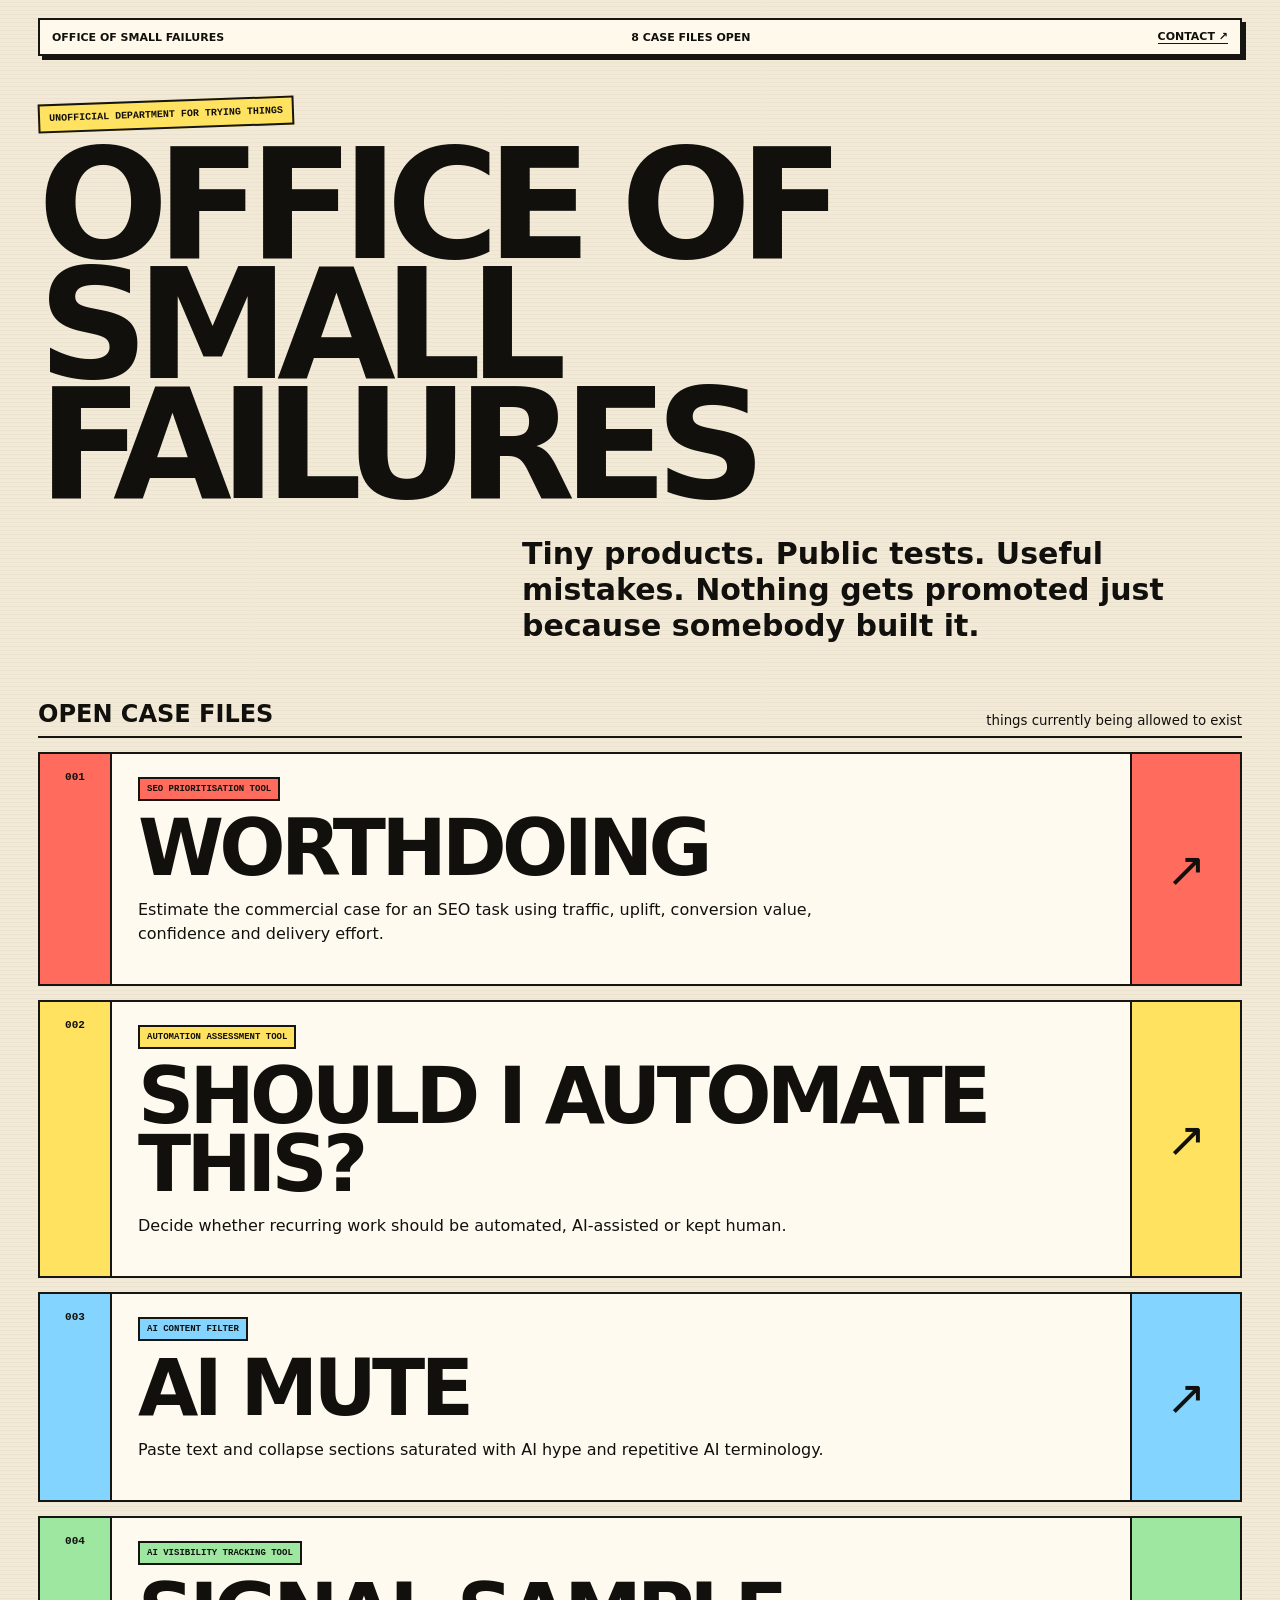
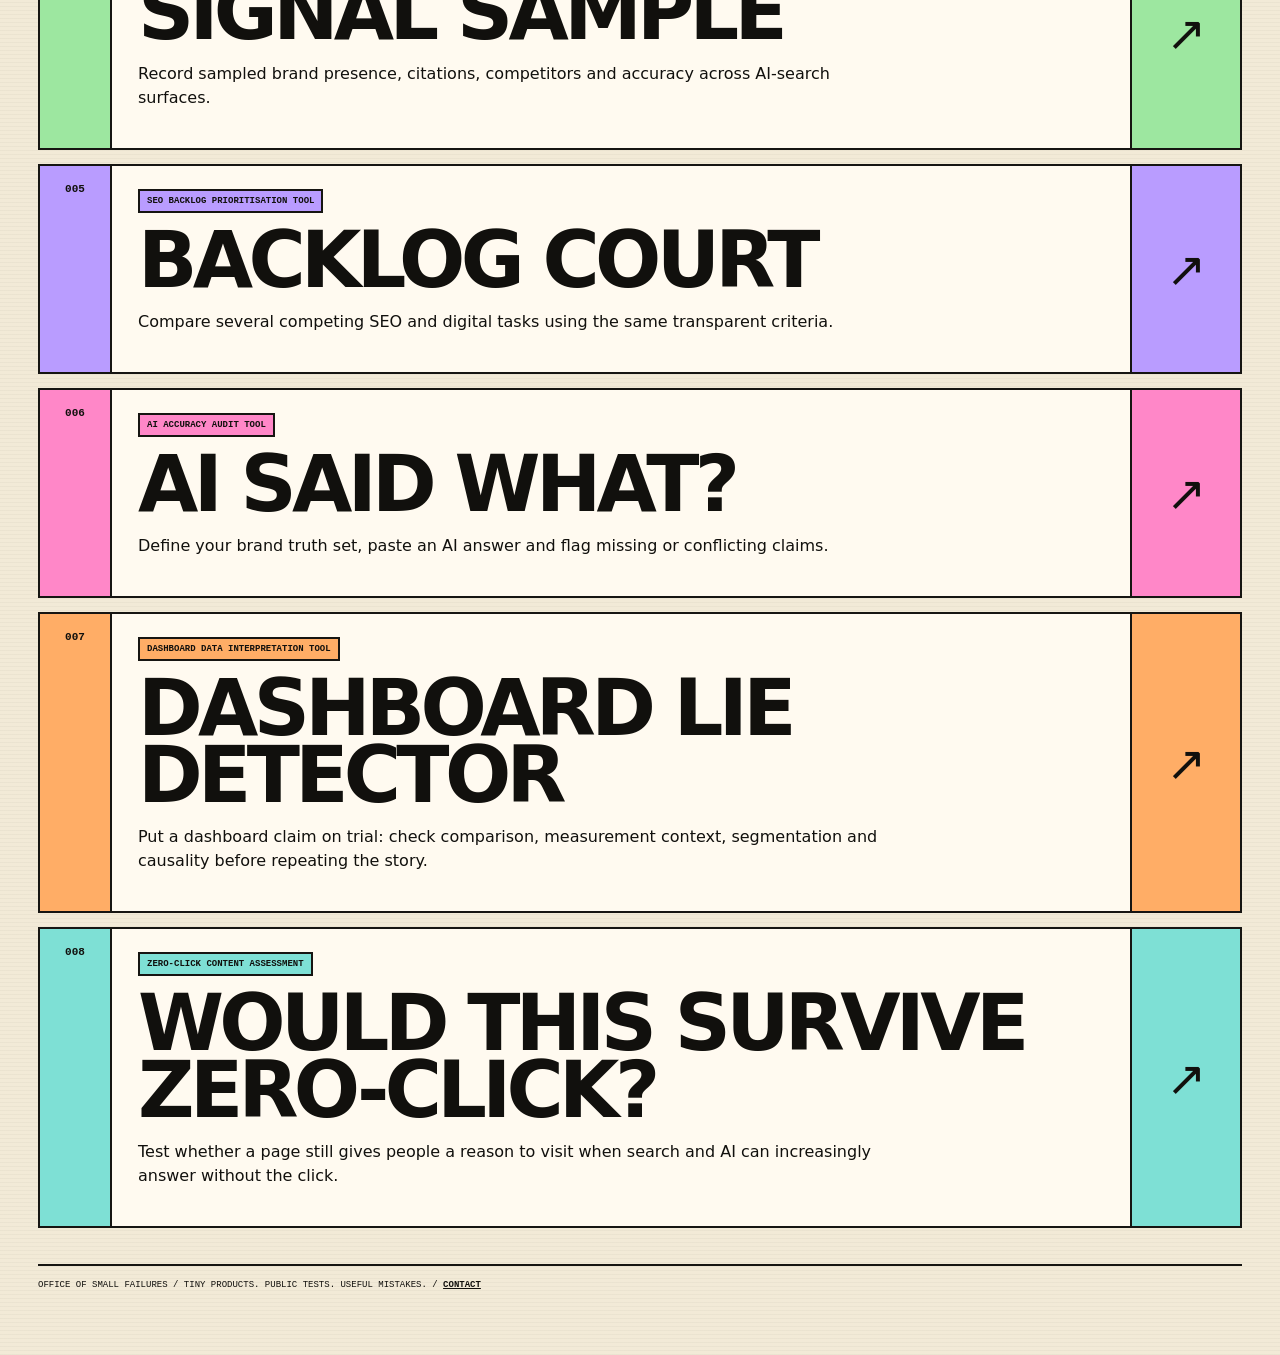
==== commit 4f06762c: "Add Case 008 to homepage" ====
--- a/index.html
+++ b/index.html
@@ -1 +1 @@
-<!doctype html><html lang="en"><head><meta charset="utf-8"><meta name="viewport" content="width=device-width,initial-scale=1"><title>Office of Small Failures — Free SEO, AI & Automation Tools</title><meta name="description" content="Free browser-based SEO, AI, automation and data interpretation tools. Public experiments including WorthDoing, Signal Sample, Backlog Court, AI Said What? and Dashboard Lie Detector."><meta name="robots" content="index,follow,max-image-preview:large,max-snippet:-1"><link rel="canonical" href="https://officeofsmallfailures.com/"><link rel="icon" href="/favicon.svg" type="image/svg+xml"><meta property="og:title" content="Office of Small Failures — Free SEO, AI & Automation Tools"><meta property="og:description" content="Small, free browser-based tools for awkward digital decisions."><meta property="og:url" content="https://officeofsmallfailures.com/"><script async src="https://www.googletagmanager.com/gtag/js?id=G-NYF5KW1DQC"></script><script>window.dataLayer=window.dataLayer||[];function gtag(){dataLayer.push(arguments)}gtag('js',new Date());gtag('config','G-NYF5KW1DQC');</script><script type="application/ld+json">{"@context":"https://schema.org","@graph":[{"@type":"WebSite","name":"Office of Small Failures","url":"https://officeofsmallfailures.com/","description":"Free browser-based SEO, AI, automation and digital decision tools tested in public."},{"@type":"ItemList","name":"Office of Small Failures tools","itemListElement":[{"@type":"ListItem","position":1,"name":"WorthDoing","url":"https://officeofsmallfailures.com/worthdoing/"},{"@type":"ListItem","position":2,"name":"Should I Automate This?","url":"https://officeofsmallfailures.com/should-i-automate-this/"},{"@type":"ListItem","position":3,"name":"AI Mute","url":"https://officeofsmallfailures.com/make-the-internet-shut-up-about-ai/"},{"@type":"ListItem","position":4,"name":"Signal Sample","url":"https://officeofsmallfailures.com/signal-sample/"},{"@type":"ListItem","position":5,"name":"Backlog Court","url":"https://officeofsmallfailures.com/backlog-court/"},{"@type":"ListItem","position":6,"name":"AI Said What?","url":"https://officeofsmallfailures.com/ai-said-what/"},{"@type":"ListItem","position":7,"name":"Dashboard Lie Detector","url":"https://officeofsmallfailures.com/dashboard-lie-detector/"}]}]}</script><style>:root{--ink:#11100d;--paper:#f2ead7;--red:#ff6b5c;--yellow:#ffe260;--blue:#83d5ff;--green:#9de7a0;--violet:#b99cff;--pink:#ff87c8;--orange:#ffad66;--line:#161512}*{box-sizing:border-box}body{margin:0;color:var(--ink);background:repeating-linear-gradient(0deg,rgba(17,16,13,.03) 0,rgba(17,16,13,.03) 1px,transparent 1px,transparent 4px),var(--paper);font-family:Inter,ui-sans-serif,system-ui,sans-serif}a{color:inherit}.page{max-width:1240px;margin:auto;padding:18px 18px 70px}.top{border:2px solid var(--line);display:flex;justify-content:space-between;gap:12px;align-items:center;padding:10px 12px;background:#fff9ec;box-shadow:4px 4px 0 var(--line);font-size:11px;text-transform:uppercase;font-weight:900}.top a{text-decoration:none;border-bottom:1px solid var(--line)}.hero{position:relative;padding:44px 0 34px}.stamp{display:inline-block;border:2px solid var(--line);background:var(--yellow);padding:7px 9px;font:900 10px monospace;text-transform:uppercase;transform:rotate(-2deg)}h1{margin:16px 0 0;font-size:clamp(68px,12vw,160px);line-height:.78;letter-spacing:-.08em;text-transform:uppercase}.hero p{max-width:720px;margin:32px 0 0 auto;font-size:clamp(20px,2.5vw,30px);line-height:1.2;font-weight:800}.section-head{display:flex;justify-content:space-between;gap:16px;align-items:flex-end;border-bottom:2px solid var(--line);padding-bottom:8px;margin:22px 0 14px}.section-head h2{margin:0;text-transform:uppercase}.cards{display:grid;gap:14px}.card{display:grid;grid-template-columns:72px 1fr 110px;border:2px solid var(--line);background:#fffaf0;text-decoration:none;min-height:205px;transition:.15s}.card:hover{transform:translate(-3px,-3px);box-shadow:7px 7px 0 var(--line)}.index{border-right:2px solid var(--line);padding-top:17px;text-align:center;font:900 11px monospace}.main{padding:22px 26px}.label{display:inline-block;border:2px solid var(--line);padding:5px 7px;font:900 9px monospace;text-transform:uppercase;margin-bottom:14px}.main h3{margin:0;font-size:clamp(42px,7vw,78px);line-height:.86;letter-spacing:-.06em;text-transform:uppercase}.main p{max-width:760px;line-height:1.5}.open{border-left:2px solid var(--line);display:grid;place-items:center;font-size:48px}.c1 .index,.c1 .label,.c1 .open{background:var(--red)}.c2 .index,.c2 .label,.c2 .open{background:var(--yellow)}.c3 .index,.c3 .label,.c3 .open{background:var(--blue)}.c4 .index,.c4 .label,.c4 .open{background:var(--green)}.c5 .index,.c5 .label,.c5 .open{background:var(--violet)}.c6 .index,.c6 .label,.c6 .open{background:var(--pink)}.c7 .index,.c7 .label,.c7 .open{background:var(--orange)}.footer{margin-top:36px;border-top:2px solid var(--line);padding-top:12px;font:9px/1.6 monospace;text-transform:uppercase}.footer a{font-weight:900}@media(max-width:700px){.page{padding:12px}.card{grid-template-columns:48px 1fr}.open{display:none}.main{padding:18px}.main h3{font-size:44px}.top{font-size:9px}h1{font-size:65px}.hero p{margin-left:0}}</style></head><body><div class="page"><header class="top"><span>Office of Small Failures</span><span>7 case files open</span><a href="/contact/">Contact ↗</a></header><main><section class="hero"><span class="stamp">Unofficial department for trying things</span><h1>Office of Small Failures</h1><p>Tiny products. Public tests. Useful mistakes. Nothing gets promoted just because somebody built it.</p></section><div class="section-head"><h2>Open case files</h2><small>things currently being allowed to exist</small></div><section class="cards"><a class="card c1" href="/worthdoing/"><div class="index">001</div><div class="main"><div class="label">SEO prioritisation tool</div><h3>WorthDoing</h3><p>Estimate the commercial case for an SEO task using traffic, uplift, conversion value, confidence and delivery effort.</p></div><div class="open">↗</div></a><a class="card c2" href="/should-i-automate-this/"><div class="index">002</div><div class="main"><div class="label">Automation assessment tool</div><h3>Should I Automate This?</h3><p>Decide whether recurring work should be automated, AI-assisted or kept human.</p></div><div class="open">↗</div></a><a class="card c3" href="/make-the-internet-shut-up-about-ai/"><div class="index">003</div><div class="main"><div class="label">AI content filter</div><h3>AI Mute</h3><p>Paste text and collapse sections saturated with AI hype and repetitive AI terminology.</p></div><div class="open">↗</div></a><a class="card c4" href="/signal-sample/"><div class="index">004</div><div class="main"><div class="label">AI visibility tracking tool</div><h3>Signal Sample</h3><p>Record sampled brand presence, citations, competitors and accuracy across AI-search surfaces.</p></div><div class="open">↗</div></a><a class="card c5" href="/backlog-court/"><div class="index">005</div><div class="main"><div class="label">SEO backlog prioritisation tool</div><h3>Backlog Court</h3><p>Compare several competing SEO and digital tasks using the same transparent criteria.</p></div><div class="open">↗</div></a><a class="card c6" href="/ai-said-what/"><div class="index">006</div><div class="main"><div class="label">AI accuracy audit tool</div><h3>AI Said What?</h3><p>Define your brand truth set, paste an AI answer and flag missing or conflicting claims.</p></div><div class="open">↗</div></a><a class="card c7" href="/dashboard-lie-detector/"><div class="index">007</div><div class="main"><div class="label">Dashboard data interpretation tool</div><h3>Dashboard Lie Detector</h3><p>Put a dashboard claim on trial: check comparison, measurement context, segmentation and causality before repeating the story.</p></div><div class="open">↗</div></a></section><footer class="footer">Office of Small Failures / Tiny products. Public tests. Useful mistakes. / <a href="/contact/">Contact</a></footer></main></div></body></html>+<!doctype html><html lang="en"><head><meta charset="utf-8"><meta name="viewport" content="width=device-width,initial-scale=1"><title>Office of Small Failures — Free SEO, AI & Automation Tools</title><meta name="description" content="Free browser-based SEO, AI, automation, data interpretation and zero-click content tools. Public experiments including WorthDoing, Signal Sample, Backlog Court, Dashboard Lie Detector and Would This Survive Zero-Click?"><meta name="robots" content="index,follow,max-image-preview:large,max-snippet:-1"><link rel="canonical" href="https://officeofsmallfailures.com/"><link rel="icon" href="/favicon.svg" type="image/svg+xml"><meta property="og:title" content="Office of Small Failures — Free SEO, AI & Automation Tools"><meta property="og:description" content="Small, free browser-based tools for awkward digital decisions."><meta property="og:url" content="https://officeofsmallfailures.com/"><script async src="https://www.googletagmanager.com/gtag/js?id=G-NYF5KW1DQC"></script><script>window.dataLayer=window.dataLayer||[];function gtag(){dataLayer.push(arguments)}gtag('js',new Date());gtag('config','G-NYF5KW1DQC');</script><script type="application/ld+json">{"@context":"https://schema.org","@graph":[{"@type":"WebSite","name":"Office of Small Failures","url":"https://officeofsmallfailures.com/","description":"Free browser-based SEO, AI, automation and digital decision tools tested in public."},{"@type":"ItemList","name":"Office of Small Failures tools","itemListElement":[{"@type":"ListItem","position":1,"name":"WorthDoing","url":"https://officeofsmallfailures.com/worthdoing/"},{"@type":"ListItem","position":2,"name":"Should I Automate This?","url":"https://officeofsmallfailures.com/should-i-automate-this/"},{"@type":"ListItem","position":3,"name":"AI Mute","url":"https://officeofsmallfailures.com/make-the-internet-shut-up-about-ai/"},{"@type":"ListItem","position":4,"name":"Signal Sample","url":"https://officeofsmallfailures.com/signal-sample/"},{"@type":"ListItem","position":5,"name":"Backlog Court","url":"https://officeofsmallfailures.com/backlog-court/"},{"@type":"ListItem","position":6,"name":"AI Said What?","url":"https://officeofsmallfailures.com/ai-said-what/"},{"@type":"ListItem","position":7,"name":"Dashboard Lie Detector","url":"https://officeofsmallfailures.com/dashboard-lie-detector/"},{"@type":"ListItem","position":8,"name":"Would This Survive Zero-Click?","url":"https://officeofsmallfailures.com/would-this-survive-zero-click/"}]}]}</script><style>:root{--ink:#11100d;--paper:#f2ead7;--red:#ff6b5c;--yellow:#ffe260;--blue:#83d5ff;--green:#9de7a0;--violet:#b99cff;--pink:#ff87c8;--orange:#ffad66;--teal:#7ee0d5;--line:#161512}*{box-sizing:border-box}body{margin:0;color:var(--ink);background:repeating-linear-gradient(0deg,rgba(17,16,13,.03) 0,rgba(17,16,13,.03) 1px,transparent 1px,transparent 4px),var(--paper);font-family:Inter,ui-sans-serif,system-ui,sans-serif}a{color:inherit}.page{max-width:1240px;margin:auto;padding:18px 18px 70px}.top{border:2px solid var(--line);display:flex;justify-content:space-between;gap:12px;align-items:center;padding:10px 12px;background:#fff9ec;box-shadow:4px 4px 0 var(--line);font-size:11px;text-transform:uppercase;font-weight:900}.top a{text-decoration:none;border-bottom:1px solid var(--line)}.hero{position:relative;padding:44px 0 34px}.stamp{display:inline-block;border:2px solid var(--line);background:var(--yellow);padding:7px 9px;font:900 10px monospace;text-transform:uppercase;transform:rotate(-2deg)}h1{margin:16px 0 0;font-size:clamp(68px,12vw,160px);line-height:.78;letter-spacing:-.08em;text-transform:uppercase}.hero p{max-width:720px;margin:32px 0 0 auto;font-size:clamp(20px,2.5vw,30px);line-height:1.2;font-weight:800}.section-head{display:flex;justify-content:space-between;gap:16px;align-items:flex-end;border-bottom:2px solid var(--line);padding-bottom:8px;margin:22px 0 14px}.section-head h2{margin:0;text-transform:uppercase}.cards{display:grid;gap:14px}.card{display:grid;grid-template-columns:72px 1fr 110px;border:2px solid var(--line);background:#fffaf0;text-decoration:none;min-height:205px;transition:.15s}.card:hover{transform:translate(-3px,-3px);box-shadow:7px 7px 0 var(--line)}.index{border-right:2px solid var(--line);padding-top:17px;text-align:center;font:900 11px monospace}.main{padding:22px 26px}.label{display:inline-block;border:2px solid var(--line);padding:5px 7px;font:900 9px monospace;text-transform:uppercase;margin-bottom:14px}.main h3{margin:0;font-size:clamp(42px,7vw,78px);line-height:.86;letter-spacing:-.06em;text-transform:uppercase}.main p{max-width:760px;line-height:1.5}.open{border-left:2px solid var(--line);display:grid;place-items:center;font-size:48px}.c1 .index,.c1 .label,.c1 .open{background:var(--red)}.c2 .index,.c2 .label,.c2 .open{background:var(--yellow)}.c3 .index,.c3 .label,.c3 .open{background:var(--blue)}.c4 .index,.c4 .label,.c4 .open{background:var(--green)}.c5 .index,.c5 .label,.c5 .open{background:var(--violet)}.c6 .index,.c6 .label,.c6 .open{background:var(--pink)}.c7 .index,.c7 .label,.c7 .open{background:var(--orange)}.c8 .index,.c8 .label,.c8 .open{background:var(--teal)}.footer{margin-top:36px;border-top:2px solid var(--line);padding-top:12px;font:9px/1.6 monospace;text-transform:uppercase}.footer a{font-weight:900}@media(max-width:700px){.page{padding:12px}.card{grid-template-columns:48px 1fr}.open{display:none}.main{padding:18px}.main h3{font-size:44px}.top{font-size:9px}h1{font-size:65px}.hero p{margin-left:0}}</style></head><body><div class="page"><header class="top"><span>Office of Small Failures</span><span>8 case files open</span><a href="/contact/">Contact ↗</a></header><main><section class="hero"><span class="stamp">Unofficial department for trying things</span><h1>Office of Small Failures</h1><p>Tiny products. Public tests. Useful mistakes. Nothing gets promoted just because somebody built it.</p></section><div class="section-head"><h2>Open case files</h2><small>things currently being allowed to exist</small></div><section class="cards"><a class="card c1" href="/worthdoing/"><div class="index">001</div><div class="main"><div class="label">SEO prioritisation tool</div><h3>WorthDoing</h3><p>Estimate the commercial case for an SEO task using traffic, uplift, conversion value, confidence and delivery effort.</p></div><div class="open">↗</div></a><a class="card c2" href="/should-i-automate-this/"><div class="index">002</div><div class="main"><div class="label">Automation assessment tool</div><h3>Should I Automate This?</h3><p>Decide whether recurring work should be automated, AI-assisted or kept human.</p></div><div class="open">↗</div></a><a class="card c3" href="/make-the-internet-shut-up-about-ai/"><div class="index">003</div><div class="main"><div class="label">AI content filter</div><h3>AI Mute</h3><p>Paste text and collapse sections saturated with AI hype and repetitive AI terminology.</p></div><div class="open">↗</div></a><a class="card c4" href="/signal-sample/"><div class="index">004</div><div class="main"><div class="label">AI visibility tracking tool</div><h3>Signal Sample</h3><p>Record sampled brand presence, citations, competitors and accuracy across AI-search surfaces.</p></div><div class="open">↗</div></a><a class="card c5" href="/backlog-court/"><div class="index">005</div><div class="main"><div class="label">SEO backlog prioritisation tool</div><h3>Backlog Court</h3><p>Compare several competing SEO and digital tasks using the same transparent criteria.</p></div><div class="open">↗</div></a><a class="card c6" href="/ai-said-what/"><div class="index">006</div><div class="main"><div class="label">AI accuracy audit tool</div><h3>AI Said What?</h3><p>Define your brand truth set, paste an AI answer and flag missing or conflicting claims.</p></div><div class="open">↗</div></a><a class="card c7" href="/dashboard-lie-detector/"><div class="index">007</div><div class="main"><div class="label">Dashboard data interpretation tool</div><h3>Dashboard Lie Detector</h3><p>Put a dashboard claim on trial: check comparison, measurement context, segmentation and causality before repeating the story.</p></div><div class="open">↗</div></a><a class="card c8" href="/would-this-survive-zero-click/"><div class="index">008</div><div class="main"><div class="label">Zero-click content assessment</div><h3>Would This Survive Zero-Click?</h3><p>Test whether a page still gives people a reason to visit when search and AI can increasingly answer without the click.</p></div><div class="open">↗</div></a></section><footer class="footer">Office of Small Failures / Tiny products. Public tests. Useful mistakes. / <a href="/contact/">Contact</a></footer></main></div></body></html>
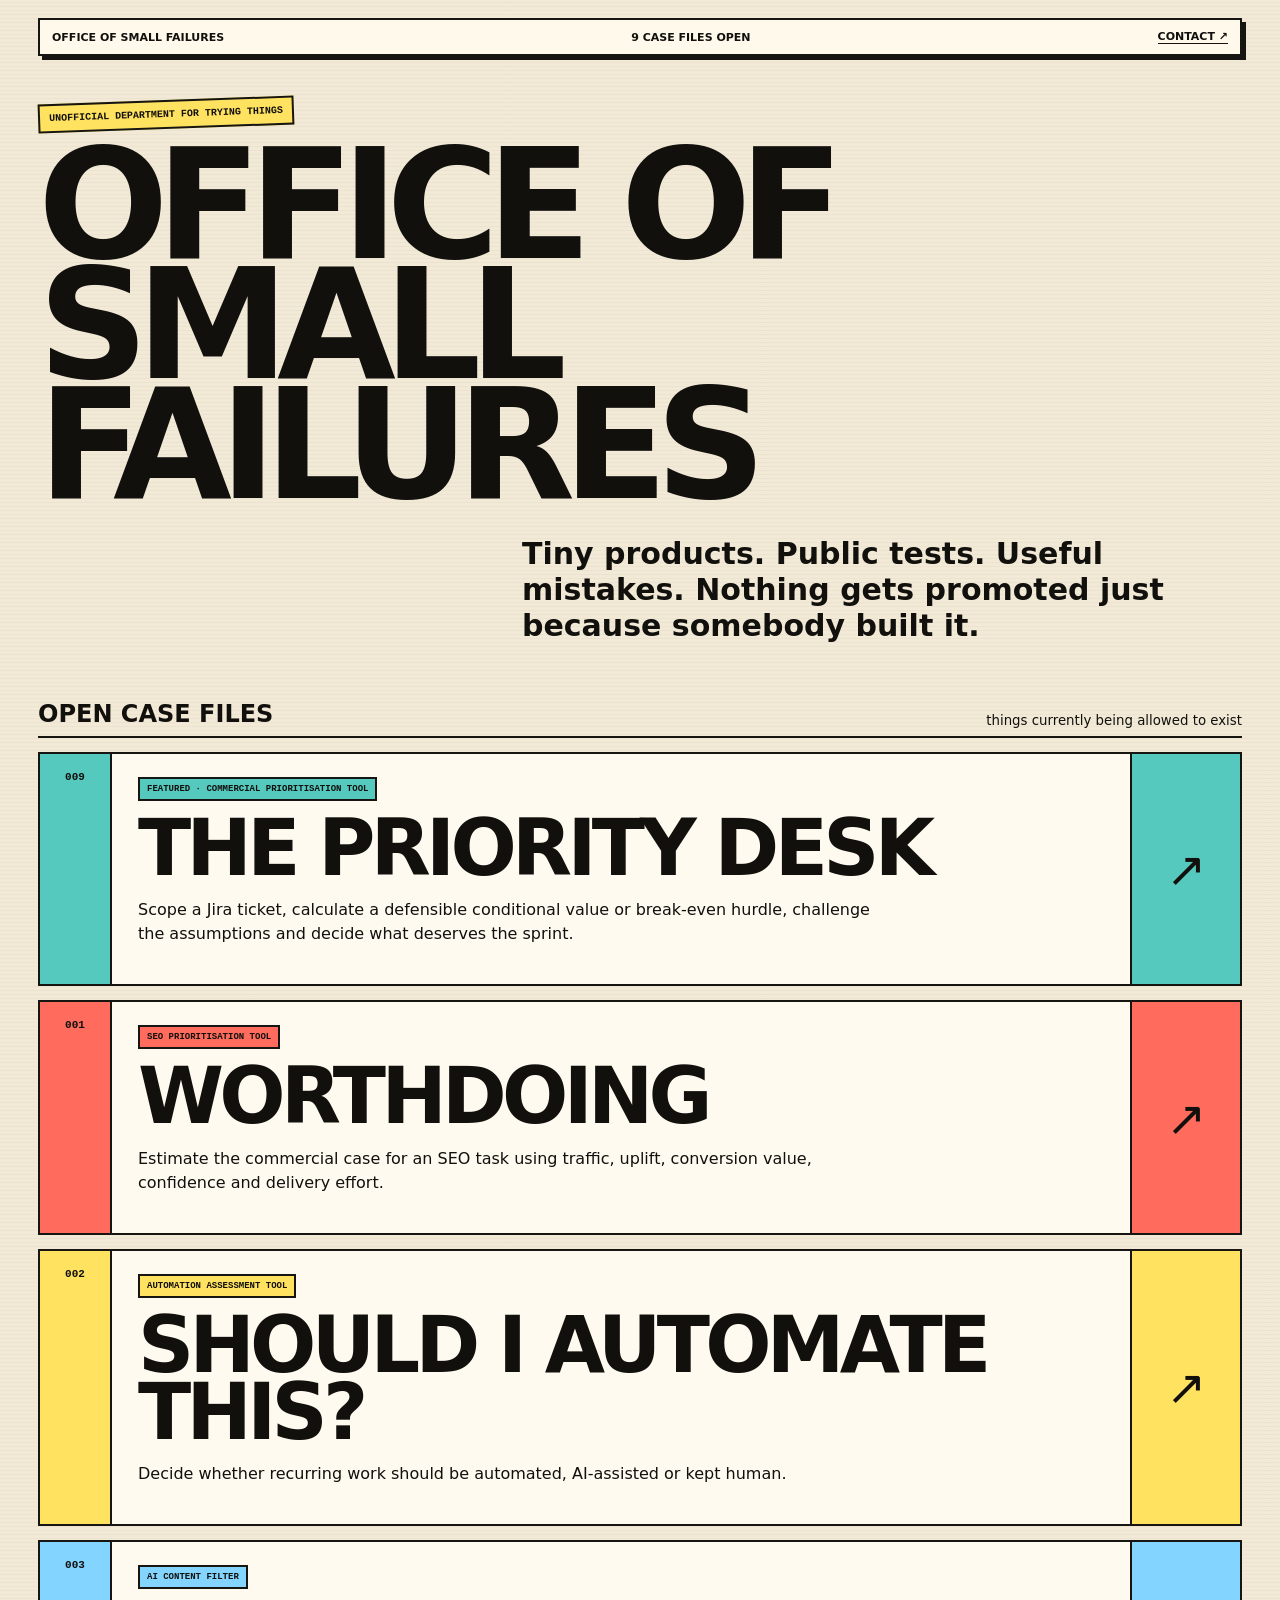
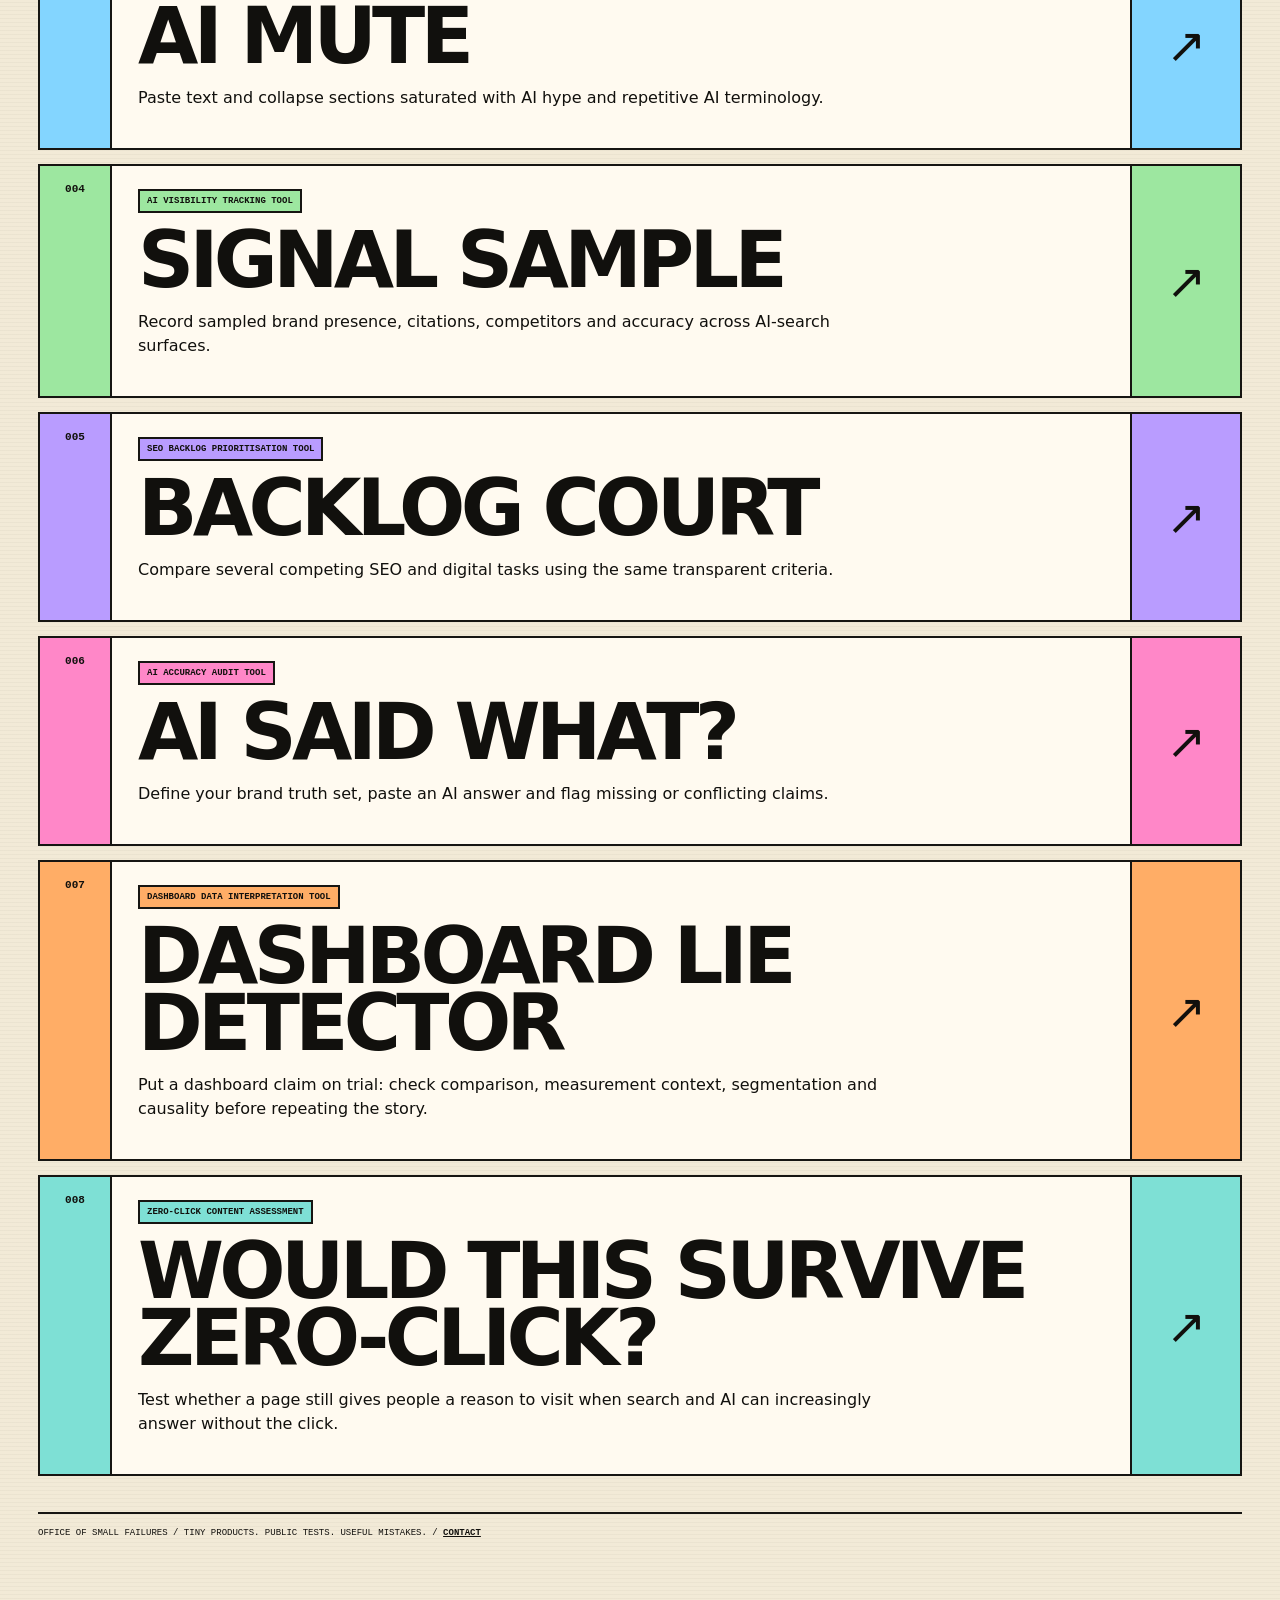
==== commit e5c919f2: "Feature The Priority Desk at top of OSF tool list" ====
--- a/index.html
+++ b/index.html
@@ -1 +1 @@
-<!doctype html><html lang="en"><head><meta charset="utf-8"><meta name="viewport" content="width=device-width,initial-scale=1"><title>Office of Small Failures — Free SEO, AI & Automation Tools</title><meta name="description" content="Free browser-based SEO, AI, automation, data interpretation and zero-click content tools. Public experiments including WorthDoing, Signal Sample, Backlog Court, Dashboard Lie Detector and Would This Survive Zero-Click?"><meta name="robots" content="index,follow,max-image-preview:large,max-snippet:-1"><link rel="canonical" href="https://officeofsmallfailures.com/"><link rel="icon" href="/favicon.svg" type="image/svg+xml"><meta property="og:title" content="Office of Small Failures — Free SEO, AI & Automation Tools"><meta property="og:description" content="Small, free browser-based tools for awkward digital decisions."><meta property="og:url" content="https://officeofsmallfailures.com/"><script async src="https://www.googletagmanager.com/gtag/js?id=G-NYF5KW1DQC"></script><script>window.dataLayer=window.dataLayer||[];function gtag(){dataLayer.push(arguments)}gtag('js',new Date());gtag('config','G-NYF5KW1DQC');</script><script type="application/ld+json">{"@context":"https://schema.org","@graph":[{"@type":"WebSite","name":"Office of Small Failures","url":"https://officeofsmallfailures.com/","description":"Free browser-based SEO, AI, automation and digital decision tools tested in public."},{"@type":"ItemList","name":"Office of Small Failures tools","itemListElement":[{"@type":"ListItem","position":1,"name":"WorthDoing","url":"https://officeofsmallfailures.com/worthdoing/"},{"@type":"ListItem","position":2,"name":"Should I Automate This?","url":"https://officeofsmallfailures.com/should-i-automate-this/"},{"@type":"ListItem","position":3,"name":"AI Mute","url":"https://officeofsmallfailures.com/make-the-internet-shut-up-about-ai/"},{"@type":"ListItem","position":4,"name":"Signal Sample","url":"https://officeofsmallfailures.com/signal-sample/"},{"@type":"ListItem","position":5,"name":"Backlog Court","url":"https://officeofsmallfailures.com/backlog-court/"},{"@type":"ListItem","position":6,"name":"AI Said What?","url":"https://officeofsmallfailures.com/ai-said-what/"},{"@type":"ListItem","position":7,"name":"Dashboard Lie Detector","url":"https://officeofsmallfailures.com/dashboard-lie-detector/"},{"@type":"ListItem","position":8,"name":"Would This Survive Zero-Click?","url":"https://officeofsmallfailures.com/would-this-survive-zero-click/"}]}]}</script><style>:root{--ink:#11100d;--paper:#f2ead7;--red:#ff6b5c;--yellow:#ffe260;--blue:#83d5ff;--green:#9de7a0;--violet:#b99cff;--pink:#ff87c8;--orange:#ffad66;--teal:#7ee0d5;--line:#161512}*{box-sizing:border-box}body{margin:0;color:var(--ink);background:repeating-linear-gradient(0deg,rgba(17,16,13,.03) 0,rgba(17,16,13,.03) 1px,transparent 1px,transparent 4px),var(--paper);font-family:Inter,ui-sans-serif,system-ui,sans-serif}a{color:inherit}.page{max-width:1240px;margin:auto;padding:18px 18px 70px}.top{border:2px solid var(--line);display:flex;justify-content:space-between;gap:12px;align-items:center;padding:10px 12px;background:#fff9ec;box-shadow:4px 4px 0 var(--line);font-size:11px;text-transform:uppercase;font-weight:900}.top a{text-decoration:none;border-bottom:1px solid var(--line)}.hero{position:relative;padding:44px 0 34px}.stamp{display:inline-block;border:2px solid var(--line);background:var(--yellow);padding:7px 9px;font:900 10px monospace;text-transform:uppercase;transform:rotate(-2deg)}h1{margin:16px 0 0;font-size:clamp(68px,12vw,160px);line-height:.78;letter-spacing:-.08em;text-transform:uppercase}.hero p{max-width:720px;margin:32px 0 0 auto;font-size:clamp(20px,2.5vw,30px);line-height:1.2;font-weight:800}.section-head{display:flex;justify-content:space-between;gap:16px;align-items:flex-end;border-bottom:2px solid var(--line);padding-bottom:8px;margin:22px 0 14px}.section-head h2{margin:0;text-transform:uppercase}.cards{display:grid;gap:14px}.card{display:grid;grid-template-columns:72px 1fr 110px;border:2px solid var(--line);background:#fffaf0;text-decoration:none;min-height:205px;transition:.15s}.card:hover{transform:translate(-3px,-3px);box-shadow:7px 7px 0 var(--line)}.index{border-right:2px solid var(--line);padding-top:17px;text-align:center;font:900 11px monospace}.main{padding:22px 26px}.label{display:inline-block;border:2px solid var(--line);padding:5px 7px;font:900 9px monospace;text-transform:uppercase;margin-bottom:14px}.main h3{margin:0;font-size:clamp(42px,7vw,78px);line-height:.86;letter-spacing:-.06em;text-transform:uppercase}.main p{max-width:760px;line-height:1.5}.open{border-left:2px solid var(--line);display:grid;place-items:center;font-size:48px}.c1 .index,.c1 .label,.c1 .open{background:var(--red)}.c2 .index,.c2 .label,.c2 .open{background:var(--yellow)}.c3 .index,.c3 .label,.c3 .open{background:var(--blue)}.c4 .index,.c4 .label,.c4 .open{background:var(--green)}.c5 .index,.c5 .label,.c5 .open{background:var(--violet)}.c6 .index,.c6 .label,.c6 .open{background:var(--pink)}.c7 .index,.c7 .label,.c7 .open{background:var(--orange)}.c8 .index,.c8 .label,.c8 .open{background:var(--teal)}.footer{margin-top:36px;border-top:2px solid var(--line);padding-top:12px;font:9px/1.6 monospace;text-transform:uppercase}.footer a{font-weight:900}@media(max-width:700px){.page{padding:12px}.card{grid-template-columns:48px 1fr}.open{display:none}.main{padding:18px}.main h3{font-size:44px}.top{font-size:9px}h1{font-size:65px}.hero p{margin-left:0}}</style></head><body><div class="page"><header class="top"><span>Office of Small Failures</span><span>8 case files open</span><a href="/contact/">Contact ↗</a></header><main><section class="hero"><span class="stamp">Unofficial department for trying things</span><h1>Office of Small Failures</h1><p>Tiny products. Public tests. Useful mistakes. Nothing gets promoted just because somebody built it.</p></section><div class="section-head"><h2>Open case files</h2><small>things currently being allowed to exist</small></div><section class="cards"><a class="card c1" href="/worthdoing/"><div class="index">001</div><div class="main"><div class="label">SEO prioritisation tool</div><h3>WorthDoing</h3><p>Estimate the commercial case for an SEO task using traffic, uplift, conversion value, confidence and delivery effort.</p></div><div class="open">↗</div></a><a class="card c2" href="/should-i-automate-this/"><div class="index">002</div><div class="main"><div class="label">Automation assessment tool</div><h3>Should I Automate This?</h3><p>Decide whether recurring work should be automated, AI-assisted or kept human.</p></div><div class="open">↗</div></a><a class="card c3" href="/make-the-internet-shut-up-about-ai/"><div class="index">003</div><div class="main"><div class="label">AI content filter</div><h3>AI Mute</h3><p>Paste text and collapse sections saturated with AI hype and repetitive AI terminology.</p></div><div class="open">↗</div></a><a class="card c4" href="/signal-sample/"><div class="index">004</div><div class="main"><div class="label">AI visibility tracking tool</div><h3>Signal Sample</h3><p>Record sampled brand presence, citations, competitors and accuracy across AI-search surfaces.</p></div><div class="open">↗</div></a><a class="card c5" href="/backlog-court/"><div class="index">005</div><div class="main"><div class="label">SEO backlog prioritisation tool</div><h3>Backlog Court</h3><p>Compare several competing SEO and digital tasks using the same transparent criteria.</p></div><div class="open">↗</div></a><a class="card c6" href="/ai-said-what/"><div class="index">006</div><div class="main"><div class="label">AI accuracy audit tool</div><h3>AI Said What?</h3><p>Define your brand truth set, paste an AI answer and flag missing or conflicting claims.</p></div><div class="open">↗</div></a><a class="card c7" href="/dashboard-lie-detector/"><div class="index">007</div><div class="main"><div class="label">Dashboard data interpretation tool</div><h3>Dashboard Lie Detector</h3><p>Put a dashboard claim on trial: check comparison, measurement context, segmentation and causality before repeating the story.</p></div><div class="open">↗</div></a><a class="card c8" href="/would-this-survive-zero-click/"><div class="index">008</div><div class="main"><div class="label">Zero-click content assessment</div><h3>Would This Survive Zero-Click?</h3><p>Test whether a page still gives people a reason to visit when search and AI can increasingly answer without the click.</p></div><div class="open">↗</div></a></section><footer class="footer">Office of Small Failures / Tiny products. Public tests. Useful mistakes. / <a href="/contact/">Contact</a></footer></main></div></body></html>+<!doctype html><html lang="en"><head><meta charset="utf-8"><meta name="viewport" content="width=device-width,initial-scale=1"><title>Office of Small Failures — Free SEO, AI & Automation Tools</title><meta name="description" content="Free browser-based SEO, AI, automation, data interpretation and zero-click content tools. Public experiments including WorthDoing, Signal Sample, Backlog Court, Dashboard Lie Detector and Would This Survive Zero-Click?"><meta name="robots" content="index,follow,max-image-preview:large,max-snippet:-1"><link rel="canonical" href="https://officeofsmallfailures.com/"><link rel="icon" href="/favicon.svg" type="image/svg+xml"><meta property="og:title" content="Office of Small Failures — Free SEO, AI & Automation Tools"><meta property="og:description" content="Small, free browser-based tools for awkward digital decisions."><meta property="og:url" content="https://officeofsmallfailures.com/"><script async src="https://www.googletagmanager.com/gtag/js?id=G-NYF5KW1DQC"></script><script>window.dataLayer=window.dataLayer||[];function gtag(){dataLayer.push(arguments)}gtag('js',new Date());gtag('config','G-NYF5KW1DQC');</script><script type="application/ld+json">{"@context":"https://schema.org","@graph":[{"@type":"WebSite","name":"Office of Small Failures","url":"https://officeofsmallfailures.com/","description":"Free browser-based SEO, AI, automation and digital decision tools tested in public."},{"@type":"ItemList","name":"Office of Small Failures tools","itemListElement":[{"@type":"ListItem","position":9,"name":"The Priority Desk","url":"https://officeofsmallfailures.com/priority-desk/"},{"@type":"ListItem","position":1,"name":"WorthDoing","url":"https://officeofsmallfailures.com/worthdoing/"},{"@type":"ListItem","position":2,"name":"Should I Automate This?","url":"https://officeofsmallfailures.com/should-i-automate-this/"},{"@type":"ListItem","position":3,"name":"AI Mute","url":"https://officeofsmallfailures.com/make-the-internet-shut-up-about-ai/"},{"@type":"ListItem","position":4,"name":"Signal Sample","url":"https://officeofsmallfailures.com/signal-sample/"},{"@type":"ListItem","position":5,"name":"Backlog Court","url":"https://officeofsmallfailures.com/backlog-court/"},{"@type":"ListItem","position":6,"name":"AI Said What?","url":"https://officeofsmallfailures.com/ai-said-what/"},{"@type":"ListItem","position":7,"name":"Dashboard Lie Detector","url":"https://officeofsmallfailures.com/dashboard-lie-detector/"},{"@type":"ListItem","position":8,"name":"Would This Survive Zero-Click?","url":"https://officeofsmallfailures.com/would-this-survive-zero-click/"}]}]}</script><style>:root{--ink:#11100d;--paper:#f2ead7;--red:#ff6b5c;--yellow:#ffe260;--blue:#83d5ff;--green:#9de7a0;--violet:#b99cff;--pink:#ff87c8;--orange:#ffad66;--teal:#7ee0d5;--desk:#55c9be;--line:#161512}*{box-sizing:border-box}body{margin:0;color:var(--ink);background:repeating-linear-gradient(0deg,rgba(17,16,13,.03) 0,rgba(17,16,13,.03) 1px,transparent 1px,transparent 4px),var(--paper);font-family:Inter,ui-sans-serif,system-ui,sans-serif}a{color:inherit}.page{max-width:1240px;margin:auto;padding:18px 18px 70px}.top{border:2px solid var(--line);display:flex;justify-content:space-between;gap:12px;align-items:center;padding:10px 12px;background:#fff9ec;box-shadow:4px 4px 0 var(--line);font-size:11px;text-transform:uppercase;font-weight:900}.top a{text-decoration:none;border-bottom:1px solid var(--line)}.hero{position:relative;padding:44px 0 34px}.stamp{display:inline-block;border:2px solid var(--line);background:var(--yellow);padding:7px 9px;font:900 10px monospace;text-transform:uppercase;transform:rotate(-2deg)}h1{margin:16px 0 0;font-size:clamp(68px,12vw,160px);line-height:.78;letter-spacing:-.08em;text-transform:uppercase}.hero p{max-width:720px;margin:32px 0 0 auto;font-size:clamp(20px,2.5vw,30px);line-height:1.2;font-weight:800}.section-head{display:flex;justify-content:space-between;gap:16px;align-items:flex-end;border-bottom:2px solid var(--line);padding-bottom:8px;margin:22px 0 14px}.section-head h2{margin:0;text-transform:uppercase}.cards{display:grid;gap:14px}.card{display:grid;grid-template-columns:72px 1fr 110px;border:2px solid var(--line);background:#fffaf0;text-decoration:none;min-height:205px;transition:.15s}.card:hover{transform:translate(-3px,-3px);box-shadow:7px 7px 0 var(--line)}.index{border-right:2px solid var(--line);padding-top:17px;text-align:center;font:900 11px monospace}.main{padding:22px 26px}.label{display:inline-block;border:2px solid var(--line);padding:5px 7px;font:900 9px monospace;text-transform:uppercase;margin-bottom:14px}.main h3{margin:0;font-size:clamp(42px,7vw,78px);line-height:.86;letter-spacing:-.06em;text-transform:uppercase}.main p{max-width:760px;line-height:1.5}.open{border-left:2px solid var(--line);display:grid;place-items:center;font-size:48px}.c1 .index,.c1 .label,.c1 .open{background:var(--red)}.c2 .index,.c2 .label,.c2 .open{background:var(--yellow)}.c3 .index,.c3 .label,.c3 .open{background:var(--blue)}.c4 .index,.c4 .label,.c4 .open{background:var(--green)}.c5 .index,.c5 .label,.c5 .open{background:var(--violet)}.c6 .index,.c6 .label,.c6 .open{background:var(--pink)}.c7 .index,.c7 .label,.c7 .open{background:var(--orange)}.c8 .index,.c8 .label,.c8 .open{background:var(--teal)}.c9 .index,.c9 .label,.c9 .open{background:var(--desk)}.footer{margin-top:36px;border-top:2px solid var(--line);padding-top:12px;font:9px/1.6 monospace;text-transform:uppercase}.footer a{font-weight:900}@media(max-width:700px){.page{padding:12px}.card{grid-template-columns:48px 1fr}.open{display:none}.main{padding:18px}.main h3{font-size:44px}.top{font-size:9px}h1{font-size:65px}.hero p{margin-left:0}}</style></head><body><div class="page"><header class="top"><span>Office of Small Failures</span><span>9 case files open</span><a href="/contact/">Contact ↗</a></header><main><section class="hero"><span class="stamp">Unofficial department for trying things</span><h1>Office of Small Failures</h1><p>Tiny products. Public tests. Useful mistakes. Nothing gets promoted just because somebody built it.</p></section><div class="section-head"><h2>Open case files</h2><small>things currently being allowed to exist</small></div><section class="cards"><a class="card c9" href="/priority-desk/"><div class="index">009</div><div class="main"><div class="label">Featured · commercial prioritisation tool</div><h3>The Priority Desk</h3><p>Scope a Jira ticket, calculate a defensible conditional value or break-even hurdle, challenge the assumptions and decide what deserves the sprint.</p></div><div class="open">↗</div></a><a class="card c1" href="/worthdoing/"><div class="index">001</div><div class="main"><div class="label">SEO prioritisation tool</div><h3>WorthDoing</h3><p>Estimate the commercial case for an SEO task using traffic, uplift, conversion value, confidence and delivery effort.</p></div><div class="open">↗</div></a><a class="card c2" href="/should-i-automate-this/"><div class="index">002</div><div class="main"><div class="label">Automation assessment tool</div><h3>Should I Automate This?</h3><p>Decide whether recurring work should be automated, AI-assisted or kept human.</p></div><div class="open">↗</div></a><a class="card c3" href="/make-the-internet-shut-up-about-ai/"><div class="index">003</div><div class="main"><div class="label">AI content filter</div><h3>AI Mute</h3><p>Paste text and collapse sections saturated with AI hype and repetitive AI terminology.</p></div><div class="open">↗</div></a><a class="card c4" href="/signal-sample/"><div class="index">004</div><div class="main"><div class="label">AI visibility tracking tool</div><h3>Signal Sample</h3><p>Record sampled brand presence, citations, competitors and accuracy across AI-search surfaces.</p></div><div class="open">↗</div></a><a class="card c5" href="/backlog-court/"><div class="index">005</div><div class="main"><div class="label">SEO backlog prioritisation tool</div><h3>Backlog Court</h3><p>Compare several competing SEO and digital tasks using the same transparent criteria.</p></div><div class="open">↗</div></a><a class="card c6" href="/ai-said-what/"><div class="index">006</div><div class="main"><div class="label">AI accuracy audit tool</div><h3>AI Said What?</h3><p>Define your brand truth set, paste an AI answer and flag missing or conflicting claims.</p></div><div class="open">↗</div></a><a class="card c7" href="/dashboard-lie-detector/"><div class="index">007</div><div class="main"><div class="label">Dashboard data interpretation tool</div><h3>Dashboard Lie Detector</h3><p>Put a dashboard claim on trial: check comparison, measurement context, segmentation and causality before repeating the story.</p></div><div class="open">↗</div></a><a class="card c8" href="/would-this-survive-zero-click/"><div class="index">008</div><div class="main"><div class="label">Zero-click content assessment</div><h3>Would This Survive Zero-Click?</h3><p>Test whether a page still gives people a reason to visit when search and AI can increasingly answer without the click.</p></div><div class="open">↗</div></a></section><footer class="footer">Office of Small Failures / Tiny products. Public tests. Useful mistakes. / <a href="/contact/">Contact</a></footer></main></div></body></html>
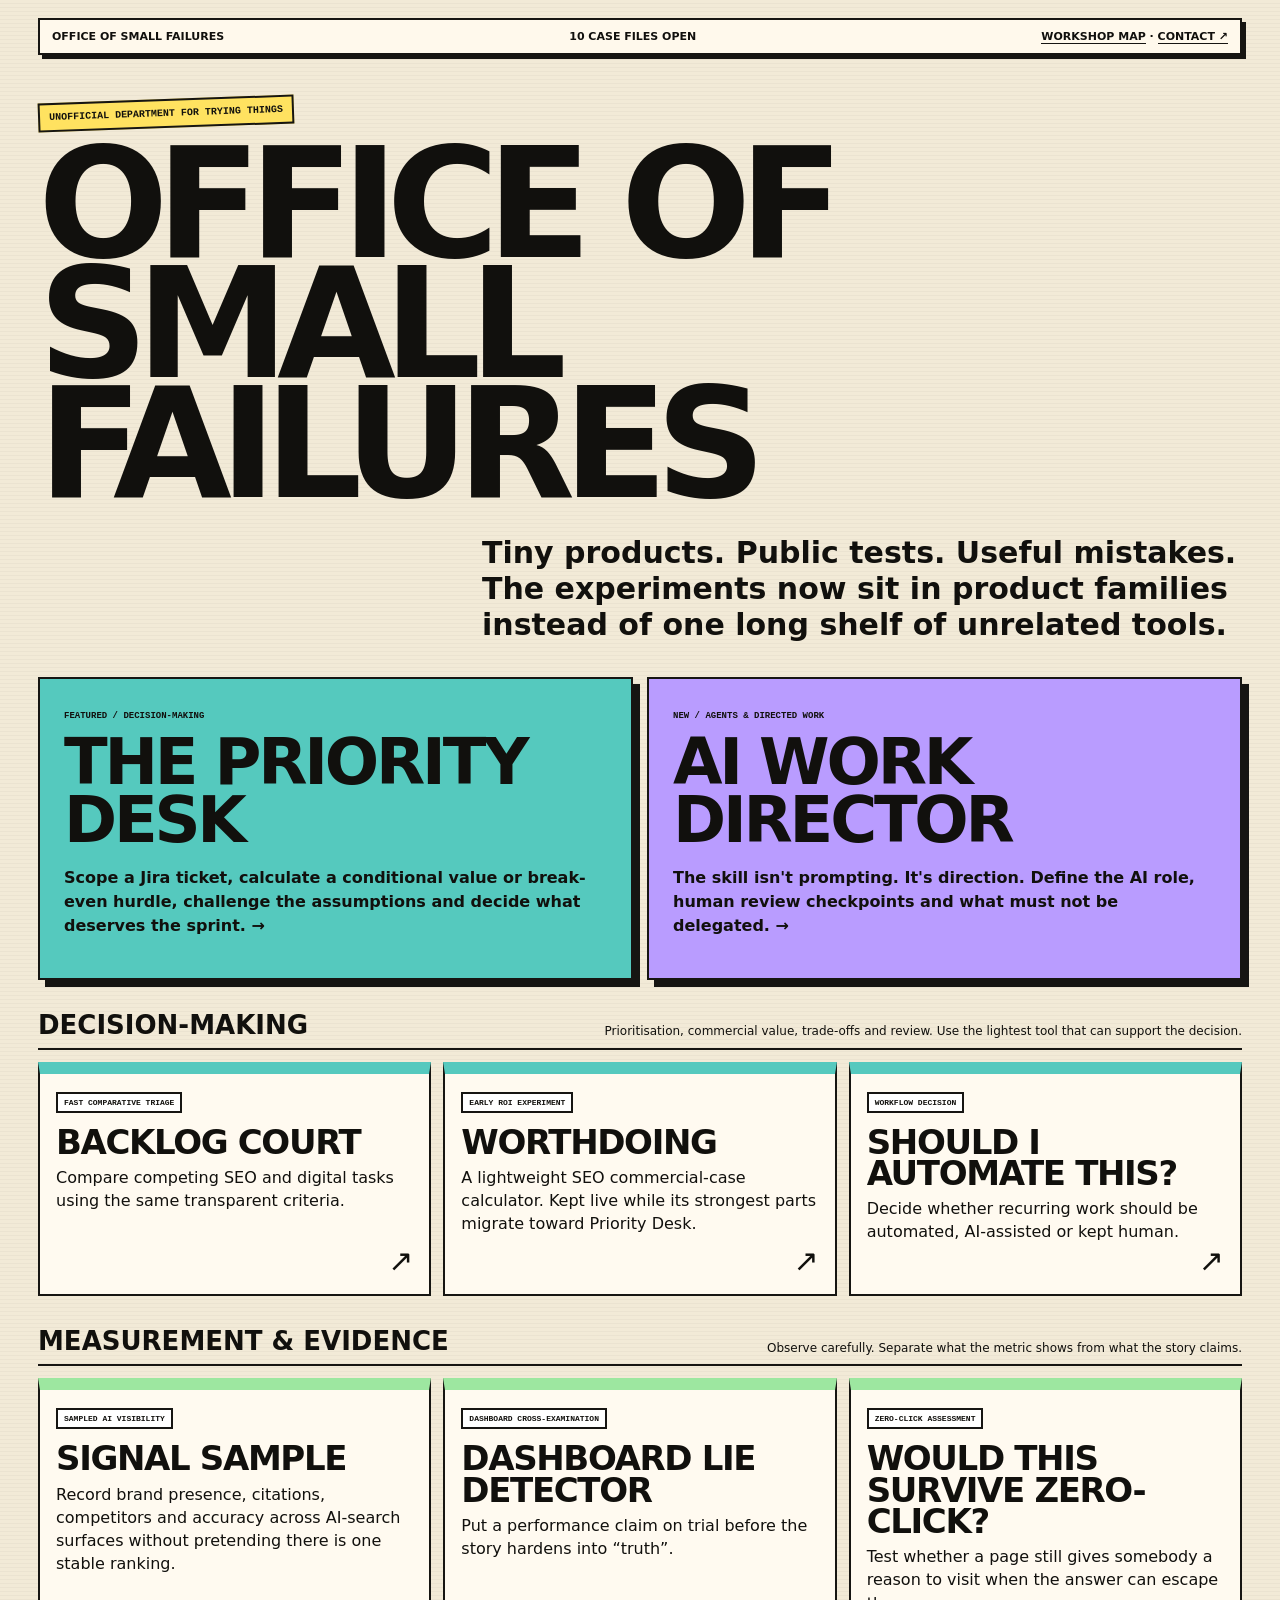
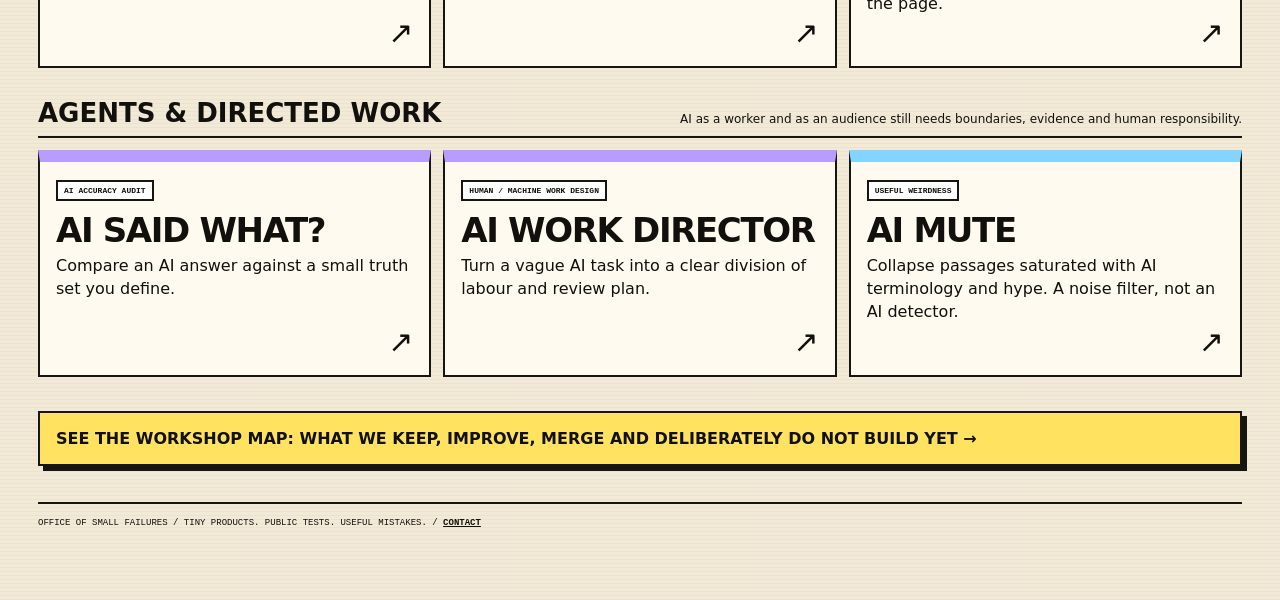
==== commit bf2518da: "Organise OSF homepage into product families and feature AI Work Director" ====
--- a/index.html
+++ b/index.html
@@ -1 +1,60 @@
-<!doctype html><html lang="en"><head><meta charset="utf-8"><meta name="viewport" content="width=device-width,initial-scale=1"><title>Office of Small Failures — Free SEO, AI & Automation Tools</title><meta name="description" content="Free browser-based SEO, AI, automation, data interpretation and zero-click content tools. Public experiments including WorthDoing, Signal Sample, Backlog Court, Dashboard Lie Detector and Would This Survive Zero-Click?"><meta name="robots" content="index,follow,max-image-preview:large,max-snippet:-1"><link rel="canonical" href="https://officeofsmallfailures.com/"><link rel="icon" href="/favicon.svg" type="image/svg+xml"><meta property="og:title" content="Office of Small Failures — Free SEO, AI & Automation Tools"><meta property="og:description" content="Small, free browser-based tools for awkward digital decisions."><meta property="og:url" content="https://officeofsmallfailures.com/"><script async src="https://www.googletagmanager.com/gtag/js?id=G-NYF5KW1DQC"></script><script>window.dataLayer=window.dataLayer||[];function gtag(){dataLayer.push(arguments)}gtag('js',new Date());gtag('config','G-NYF5KW1DQC');</script><script type="application/ld+json">{"@context":"https://schema.org","@graph":[{"@type":"WebSite","name":"Office of Small Failures","url":"https://officeofsmallfailures.com/","description":"Free browser-based SEO, AI, automation and digital decision tools tested in public."},{"@type":"ItemList","name":"Office of Small Failures tools","itemListElement":[{"@type":"ListItem","position":9,"name":"The Priority Desk","url":"https://officeofsmallfailures.com/priority-desk/"},{"@type":"ListItem","position":1,"name":"WorthDoing","url":"https://officeofsmallfailures.com/worthdoing/"},{"@type":"ListItem","position":2,"name":"Should I Automate This?","url":"https://officeofsmallfailures.com/should-i-automate-this/"},{"@type":"ListItem","position":3,"name":"AI Mute","url":"https://officeofsmallfailures.com/make-the-internet-shut-up-about-ai/"},{"@type":"ListItem","position":4,"name":"Signal Sample","url":"https://officeofsmallfailures.com/signal-sample/"},{"@type":"ListItem","position":5,"name":"Backlog Court","url":"https://officeofsmallfailures.com/backlog-court/"},{"@type":"ListItem","position":6,"name":"AI Said What?","url":"https://officeofsmallfailures.com/ai-said-what/"},{"@type":"ListItem","position":7,"name":"Dashboard Lie Detector","url":"https://officeofsmallfailures.com/dashboard-lie-detector/"},{"@type":"ListItem","position":8,"name":"Would This Survive Zero-Click?","url":"https://officeofsmallfailures.com/would-this-survive-zero-click/"}]}]}</script><style>:root{--ink:#11100d;--paper:#f2ead7;--red:#ff6b5c;--yellow:#ffe260;--blue:#83d5ff;--green:#9de7a0;--violet:#b99cff;--pink:#ff87c8;--orange:#ffad66;--teal:#7ee0d5;--desk:#55c9be;--line:#161512}*{box-sizing:border-box}body{margin:0;color:var(--ink);background:repeating-linear-gradient(0deg,rgba(17,16,13,.03) 0,rgba(17,16,13,.03) 1px,transparent 1px,transparent 4px),var(--paper);font-family:Inter,ui-sans-serif,system-ui,sans-serif}a{color:inherit}.page{max-width:1240px;margin:auto;padding:18px 18px 70px}.top{border:2px solid var(--line);display:flex;justify-content:space-between;gap:12px;align-items:center;padding:10px 12px;background:#fff9ec;box-shadow:4px 4px 0 var(--line);font-size:11px;text-transform:uppercase;font-weight:900}.top a{text-decoration:none;border-bottom:1px solid var(--line)}.hero{position:relative;padding:44px 0 34px}.stamp{display:inline-block;border:2px solid var(--line);background:var(--yellow);padding:7px 9px;font:900 10px monospace;text-transform:uppercase;transform:rotate(-2deg)}h1{margin:16px 0 0;font-size:clamp(68px,12vw,160px);line-height:.78;letter-spacing:-.08em;text-transform:uppercase}.hero p{max-width:720px;margin:32px 0 0 auto;font-size:clamp(20px,2.5vw,30px);line-height:1.2;font-weight:800}.section-head{display:flex;justify-content:space-between;gap:16px;align-items:flex-end;border-bottom:2px solid var(--line);padding-bottom:8px;margin:22px 0 14px}.section-head h2{margin:0;text-transform:uppercase}.cards{display:grid;gap:14px}.card{display:grid;grid-template-columns:72px 1fr 110px;border:2px solid var(--line);background:#fffaf0;text-decoration:none;min-height:205px;transition:.15s}.card:hover{transform:translate(-3px,-3px);box-shadow:7px 7px 0 var(--line)}.index{border-right:2px solid var(--line);padding-top:17px;text-align:center;font:900 11px monospace}.main{padding:22px 26px}.label{display:inline-block;border:2px solid var(--line);padding:5px 7px;font:900 9px monospace;text-transform:uppercase;margin-bottom:14px}.main h3{margin:0;font-size:clamp(42px,7vw,78px);line-height:.86;letter-spacing:-.06em;text-transform:uppercase}.main p{max-width:760px;line-height:1.5}.open{border-left:2px solid var(--line);display:grid;place-items:center;font-size:48px}.c1 .index,.c1 .label,.c1 .open{background:var(--red)}.c2 .index,.c2 .label,.c2 .open{background:var(--yellow)}.c3 .index,.c3 .label,.c3 .open{background:var(--blue)}.c4 .index,.c4 .label,.c4 .open{background:var(--green)}.c5 .index,.c5 .label,.c5 .open{background:var(--violet)}.c6 .index,.c6 .label,.c6 .open{background:var(--pink)}.c7 .index,.c7 .label,.c7 .open{background:var(--orange)}.c8 .index,.c8 .label,.c8 .open{background:var(--teal)}.c9 .index,.c9 .label,.c9 .open{background:var(--desk)}.footer{margin-top:36px;border-top:2px solid var(--line);padding-top:12px;font:9px/1.6 monospace;text-transform:uppercase}.footer a{font-weight:900}@media(max-width:700px){.page{padding:12px}.card{grid-template-columns:48px 1fr}.open{display:none}.main{padding:18px}.main h3{font-size:44px}.top{font-size:9px}h1{font-size:65px}.hero p{margin-left:0}}</style></head><body><div class="page"><header class="top"><span>Office of Small Failures</span><span>9 case files open</span><a href="/contact/">Contact ↗</a></header><main><section class="hero"><span class="stamp">Unofficial department for trying things</span><h1>Office of Small Failures</h1><p>Tiny products. Public tests. Useful mistakes. Nothing gets promoted just because somebody built it.</p></section><div class="section-head"><h2>Open case files</h2><small>things currently being allowed to exist</small></div><section class="cards"><a class="card c9" href="/priority-desk/"><div class="index">009</div><div class="main"><div class="label">Featured · commercial prioritisation tool</div><h3>The Priority Desk</h3><p>Scope a Jira ticket, calculate a defensible conditional value or break-even hurdle, challenge the assumptions and decide what deserves the sprint.</p></div><div class="open">↗</div></a><a class="card c1" href="/worthdoing/"><div class="index">001</div><div class="main"><div class="label">SEO prioritisation tool</div><h3>WorthDoing</h3><p>Estimate the commercial case for an SEO task using traffic, uplift, conversion value, confidence and delivery effort.</p></div><div class="open">↗</div></a><a class="card c2" href="/should-i-automate-this/"><div class="index">002</div><div class="main"><div class="label">Automation assessment tool</div><h3>Should I Automate This?</h3><p>Decide whether recurring work should be automated, AI-assisted or kept human.</p></div><div class="open">↗</div></a><a class="card c3" href="/make-the-internet-shut-up-about-ai/"><div class="index">003</div><div class="main"><div class="label">AI content filter</div><h3>AI Mute</h3><p>Paste text and collapse sections saturated with AI hype and repetitive AI terminology.</p></div><div class="open">↗</div></a><a class="card c4" href="/signal-sample/"><div class="index">004</div><div class="main"><div class="label">AI visibility tracking tool</div><h3>Signal Sample</h3><p>Record sampled brand presence, citations, competitors and accuracy across AI-search surfaces.</p></div><div class="open">↗</div></a><a class="card c5" href="/backlog-court/"><div class="index">005</div><div class="main"><div class="label">SEO backlog prioritisation tool</div><h3>Backlog Court</h3><p>Compare several competing SEO and digital tasks using the same transparent criteria.</p></div><div class="open">↗</div></a><a class="card c6" href="/ai-said-what/"><div class="index">006</div><div class="main"><div class="label">AI accuracy audit tool</div><h3>AI Said What?</h3><p>Define your brand truth set, paste an AI answer and flag missing or conflicting claims.</p></div><div class="open">↗</div></a><a class="card c7" href="/dashboard-lie-detector/"><div class="index">007</div><div class="main"><div class="label">Dashboard data interpretation tool</div><h3>Dashboard Lie Detector</h3><p>Put a dashboard claim on trial: check comparison, measurement context, segmentation and causality before repeating the story.</p></div><div class="open">↗</div></a><a class="card c8" href="/would-this-survive-zero-click/"><div class="index">008</div><div class="main"><div class="label">Zero-click content assessment</div><h3>Would This Survive Zero-Click?</h3><p>Test whether a page still gives people a reason to visit when search and AI can increasingly answer without the click.</p></div><div class="open">↗</div></a></section><footer class="footer">Office of Small Failures / Tiny products. Public tests. Useful mistakes. / <a href="/contact/">Contact</a></footer></main></div></body></html>+<!doctype html><html lang="en"><head><meta charset="utf-8"><meta name="viewport" content="width=device-width,initial-scale=1">
+<title>Office of Small Failures — Tiny Tools for Awkward Digital Decisions</title>
+<meta name="description" content="Tiny browser tools for decision-making, AI work, measurement and useful digital experiments. Public tests including The Priority Desk, AI Work Director and Signal Sample.">
+<meta name="robots" content="index,follow,max-image-preview:large,max-snippet:-1"><link rel="canonical" href="https://officeofsmallfailures.com/"><link rel="icon" href="/favicon.svg" type="image/svg+xml">
+<meta property="og:title" content="Office of Small Failures — Tiny Tools for Awkward Digital Decisions"><meta property="og:description" content="Tiny products. Public tests. Useful mistakes."><meta property="og:url" content="https://officeofsmallfailures.com/">
+<script async src="https://www.googletagmanager.com/gtag/js?id=G-NYF5KW1DQC"></script><script>window.dataLayer=window.dataLayer||[];function gtag(){dataLayer.push(arguments)}gtag('js',new Date());gtag('config','G-NYF5KW1DQC');</script>
+<script type="application/ld+json">{"@context":"https://schema.org","@graph":[{"@type":"WebSite","name":"Office of Small Failures","url":"https://officeofsmallfailures.com/","description":"Tiny browser-based tools and public experiments for awkward digital decisions."},{"@type":"ItemList","name":"Office of Small Failures tools","itemListElement":[
+{"@type":"ListItem","position":1,"name":"The Priority Desk","url":"https://officeofsmallfailures.com/priority-desk/"},
+{"@type":"ListItem","position":2,"name":"AI Work Director","url":"https://officeofsmallfailures.com/ai-work-director/"},
+{"@type":"ListItem","position":3,"name":"Signal Sample","url":"https://officeofsmallfailures.com/signal-sample/"},
+{"@type":"ListItem","position":4,"name":"Dashboard Lie Detector","url":"https://officeofsmallfailures.com/dashboard-lie-detector/"},
+{"@type":"ListItem","position":5,"name":"Would This Survive Zero-Click?","url":"https://officeofsmallfailures.com/would-this-survive-zero-click/"},
+{"@type":"ListItem","position":6,"name":"Backlog Court","url":"https://officeofsmallfailures.com/backlog-court/"},
+{"@type":"ListItem","position":7,"name":"WorthDoing","url":"https://officeofsmallfailures.com/worthdoing/"},
+{"@type":"ListItem","position":8,"name":"Should I Automate This?","url":"https://officeofsmallfailures.com/should-i-automate-this/"},
+{"@type":"ListItem","position":9,"name":"AI Said What?","url":"https://officeofsmallfailures.com/ai-said-what/"},
+{"@type":"ListItem","position":10,"name":"AI Mute","url":"https://officeofsmallfailures.com/make-the-internet-shut-up-about-ai/"}]}]}</script>
+<style>
+:root{--ink:#11100d;--paper:#f2ead7;--red:#ff6b5c;--yellow:#ffe260;--blue:#83d5ff;--green:#9de7a0;--violet:#b99cff;--pink:#ff87c8;--orange:#ffad66;--teal:#7ee0d5;--desk:#55c9be;--line:#161512}
+*{box-sizing:border-box}body{margin:0;color:var(--ink);background:repeating-linear-gradient(0deg,rgba(17,16,13,.03) 0,rgba(17,16,13,.03) 1px,transparent 1px,transparent 4px),var(--paper);font-family:Inter,ui-sans-serif,system-ui,sans-serif}a{color:inherit}.page{max-width:1240px;margin:auto;padding:18px 18px 70px}
+.top{border:2px solid var(--line);display:flex;justify-content:space-between;gap:12px;align-items:center;padding:10px 12px;background:#fff9ec;box-shadow:4px 4px 0 var(--line);font-size:11px;text-transform:uppercase;font-weight:900}.top a{text-decoration:none;border-bottom:1px solid var(--line)}
+.hero{padding:44px 0 34px}.stamp{display:inline-block;border:2px solid var(--line);background:var(--yellow);padding:7px 9px;font:900 10px monospace;text-transform:uppercase;transform:rotate(-2deg)}h1{margin:16px 0 0;font-size:clamp(68px,12vw,160px);line-height:.78;letter-spacing:-.08em;text-transform:uppercase}.hero p{max-width:760px;margin:32px 0 0 auto;font-size:clamp(20px,2.5vw,30px);line-height:1.2;font-weight:800}
+.featured{display:grid;grid-template-columns:1fr 1fr;gap:14px;margin-bottom:30px}.feature{border:2px solid var(--line);background:#fffaf0;box-shadow:7px 7px 0 var(--line);padding:24px;text-decoration:none}.feature:first-child{background:var(--desk)}.feature:last-child{background:var(--violet)}.feature .tag{font:900 9px monospace;text-transform:uppercase}.feature h2{font-size:clamp(38px,5vw,72px);line-height:.9;letter-spacing:-.05em;text-transform:uppercase;margin:12px 0}.feature p{line-height:1.5;font-weight:700}
+.family{margin-top:30px}.family-head{display:flex;justify-content:space-between;gap:16px;align-items:end;border-bottom:2px solid var(--line);padding-bottom:8px;margin-bottom:12px}.family-head h2{margin:0;text-transform:uppercase;font-size:26px}.family-head p{margin:0;max-width:660px;font-size:12px;line-height:1.4}
+.cards{display:grid;grid-template-columns:repeat(3,1fr);gap:12px}.card{border:2px solid var(--line);background:#fffaf0;text-decoration:none;padding:16px;min-height:190px;display:flex;flex-direction:column;justify-content:space-between}.card:hover{transform:translate(-2px,-2px);box-shadow:5px 5px 0 var(--line)}.label{display:inline-block;border:2px solid var(--line);padding:4px 6px;font:900 8px monospace;text-transform:uppercase;background:white}.card h3{font-size:34px;line-height:.92;letter-spacing:-.04em;text-transform:uppercase;margin:14px 0 8px}.card p{line-height:1.45;margin:0}.arrow{font-size:30px;text-align:right}
+.c-measure{border-top:12px solid var(--green)}.c-decision{border-top:12px solid var(--desk)}.c-agent{border-top:12px solid var(--violet)}.c-weird{border-top:12px solid var(--blue)}
+.maplink{display:block;margin-top:34px;border:2px solid var(--line);background:var(--yellow);padding:16px;text-decoration:none;font-weight:900;text-transform:uppercase;box-shadow:5px 5px 0 var(--line)}
+.footer{margin-top:36px;border-top:2px solid var(--line);padding-top:12px;font:9px/1.6 monospace;text-transform:uppercase}.footer a{font-weight:900}
+@media(max-width:850px){.featured,.cards{grid-template-columns:1fr}.family-head{display:block}.family-head p{margin-top:6px}}@media(max-width:700px){.page{padding:12px}.top{font-size:9px}h1{font-size:65px}.hero p{margin-left:0}}
+</style></head><body><div class="page">
+<header class="top"><span>Office of Small Failures</span><span>10 case files open</span><span><a href="/workshop-map/">Workshop map</a> · <a href="/contact/">Contact ↗</a></span></header>
+<main>
+<section class="hero"><span class="stamp">Unofficial department for trying things</span><h1>Office of Small Failures</h1><p>Tiny products. Public tests. Useful mistakes. The experiments now sit in product families instead of one long shelf of unrelated tools.</p></section>
+
+<section class="featured">
+<a class="feature" href="/priority-desk/"><span class="tag">Featured / decision-making</span><h2>The Priority Desk</h2><p>Scope a Jira ticket, calculate a conditional value or break-even hurdle, challenge the assumptions and decide what deserves the sprint. →</p></a>
+<a class="feature" href="/ai-work-director/"><span class="tag">New / agents & directed work</span><h2>AI Work Director</h2><p>The skill isn't prompting. It's direction. Define the AI role, human review checkpoints and what must not be delegated. →</p></a>
+</section>
+
+<section class="family"><div class="family-head"><h2>Decision-making</h2><p>Prioritisation, commercial value, trade-offs and review. Use the lightest tool that can support the decision.</p></div><div class="cards">
+<a class="card c-decision" href="/backlog-court/"><div><span class="label">Fast comparative triage</span><h3>Backlog Court</h3><p>Compare competing SEO and digital tasks using the same transparent criteria.</p></div><div class="arrow">↗</div></a>
+<a class="card c-decision" href="/worthdoing/"><div><span class="label">Early ROI experiment</span><h3>WorthDoing</h3><p>A lightweight SEO commercial-case calculator. Kept live while its strongest parts migrate toward Priority Desk.</p></div><div class="arrow">↗</div></a>
+<a class="card c-decision" href="/should-i-automate-this/"><div><span class="label">Workflow decision</span><h3>Should I Automate This?</h3><p>Decide whether recurring work should be automated, AI-assisted or kept human.</p></div><div class="arrow">↗</div></a>
+</div></section>
+
+<section class="family"><div class="family-head"><h2>Measurement & evidence</h2><p>Observe carefully. Separate what the metric shows from what the story claims.</p></div><div class="cards">
+<a class="card c-measure" href="/signal-sample/"><div><span class="label">Sampled AI visibility</span><h3>Signal Sample</h3><p>Record brand presence, citations, competitors and accuracy across AI-search surfaces without pretending there is one stable ranking.</p></div><div class="arrow">↗</div></a>
+<a class="card c-measure" href="/dashboard-lie-detector/"><div><span class="label">Dashboard cross-examination</span><h3>Dashboard Lie Detector</h3><p>Put a performance claim on trial before the story hardens into “truth”.</p></div><div class="arrow">↗</div></a>
+<a class="card c-measure" href="/would-this-survive-zero-click/"><div><span class="label">Zero-click assessment</span><h3>Would This Survive Zero-Click?</h3><p>Test whether a page still gives somebody a reason to visit when the answer can escape the page.</p></div><div class="arrow">↗</div></a>
+</div></section>
+
+<section class="family"><div class="family-head"><h2>Agents & directed work</h2><p>AI as a worker and as an audience still needs boundaries, evidence and human responsibility.</p></div><div class="cards">
+<a class="card c-agent" href="/ai-said-what/"><div><span class="label">AI accuracy audit</span><h3>AI Said What?</h3><p>Compare an AI answer against a small truth set you define.</p></div><div class="arrow">↗</div></a>
+<a class="card c-agent" href="/ai-work-director/"><div><span class="label">Human / machine work design</span><h3>AI Work Director</h3><p>Turn a vague AI task into a clear division of labour and review plan.</p></div><div class="arrow">↗</div></a>
+<a class="card c-weird" href="/make-the-internet-shut-up-about-ai/"><div><span class="label">Useful weirdness</span><h3>AI Mute</h3><p>Collapse passages saturated with AI terminology and hype. A noise filter, not an AI detector.</p></div><div class="arrow">↗</div></a>
+</div></section>
+
+<a class="maplink" href="/workshop-map/">See the workshop map: what we keep, improve, merge and deliberately do not build yet →</a>
+<footer class="footer">Office of Small Failures / Tiny products. Public tests. Useful mistakes. / <a href="/contact/">Contact</a></footer>
+</main></div></body></html>
